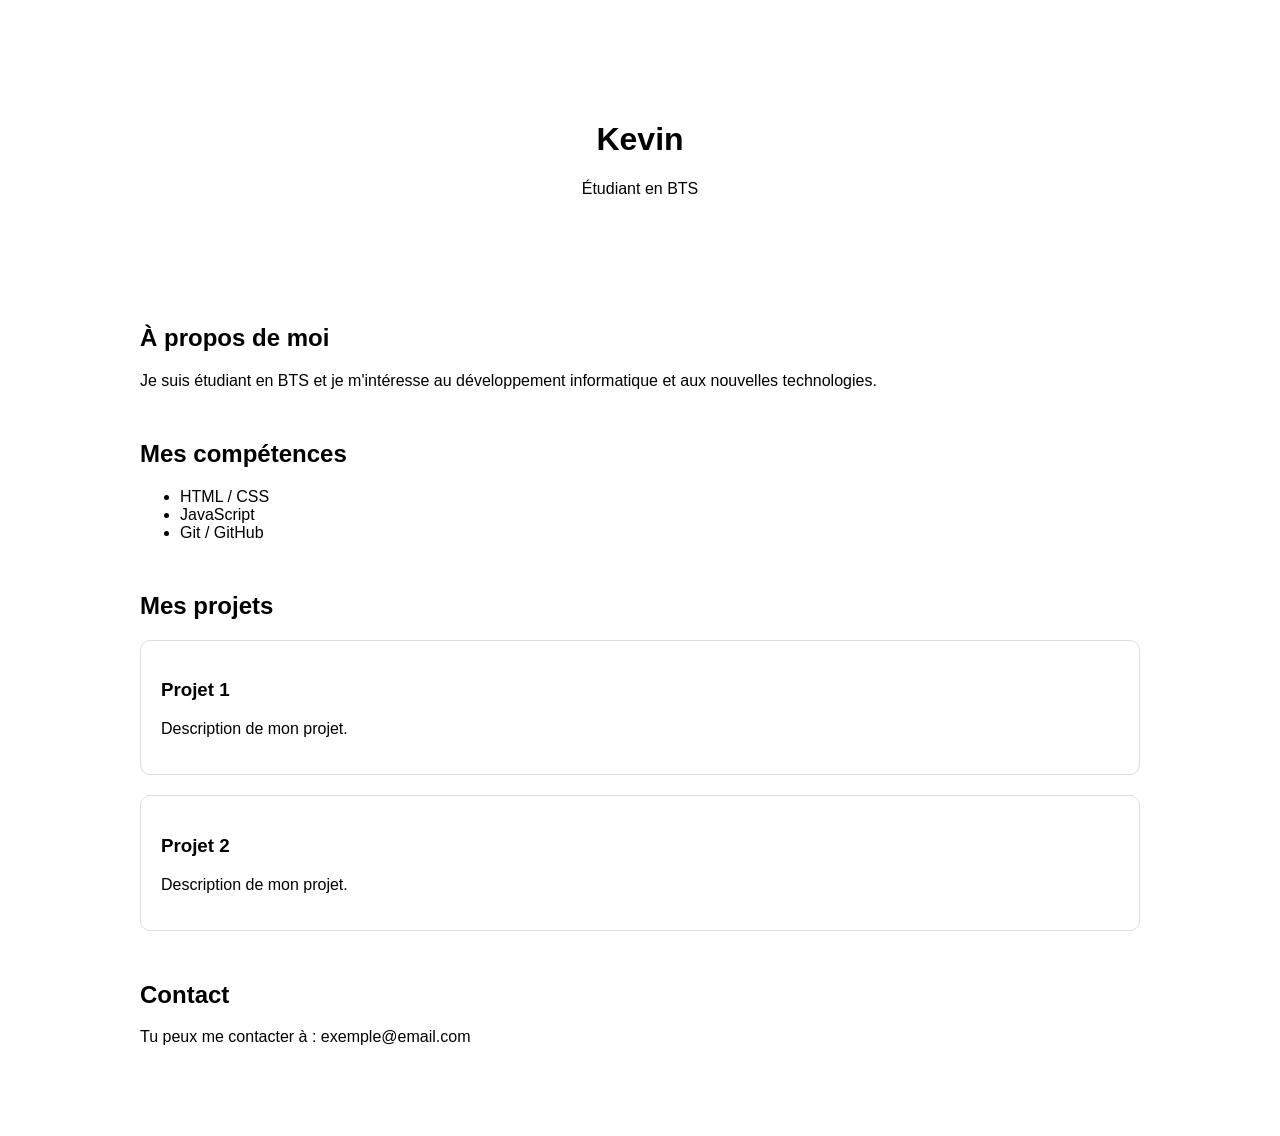
==== index.html @ 6aa5f4d6 "Modif" ====
<!DOCTYPE html>
<html lang="fr">
<head>
    <meta charset="UTF-8">
    <meta name="viewport" content="width=device-width, initial-scale=1.0">
    <title>Portfolio - Kevin</title>
    <link rel="stylesheet" href="style.css">
</head>

<body>

    <header>
        <h1>Kevin</h1>
        <p>Étudiant en BTS</p>
    </header>

    <main>

        <section>
            <h2>À propos de moi</h2>
            <p>
                Je suis étudiant en BTS et je m'intéresse au développement
                informatique et aux nouvelles technologies.
            </p>
        </section>

        <section>
            <h2>Mes compétences</h2>
            <ul>
                <li>HTML / CSS</li>
                <li>JavaScript</li>
                <li>Git / GitHub</li>
            </ul>
        </section>

        <section>
            <h2>Mes projets</h2>

            <article>
                <h3>Projet 1</h3>
                <p>Description de mon projet.</p>
            </article>

            <article>
                <h3>Projet 2</h3>
                <p>Description de mon projet.</p>
            </article>
        </section>

        <section>
            <h2>Contact</h2>
            <p>Tu peux me contacter à : exemple@email.com</p>
        </section>

    </main>

</body>
</html>
---- style.css ----
body {
    font-family: Arial, sans-serif;
    max-width: 1000px;
    margin: auto;
    padding: 40px;
}

header {
    text-align: center;
    padding: 60px 0;
}

section {
    margin: 50px 0;
}

article {
    padding: 20px;
    margin: 20px 0;
    border: 1px solid #ddd;
    border-radius: 10px;
}
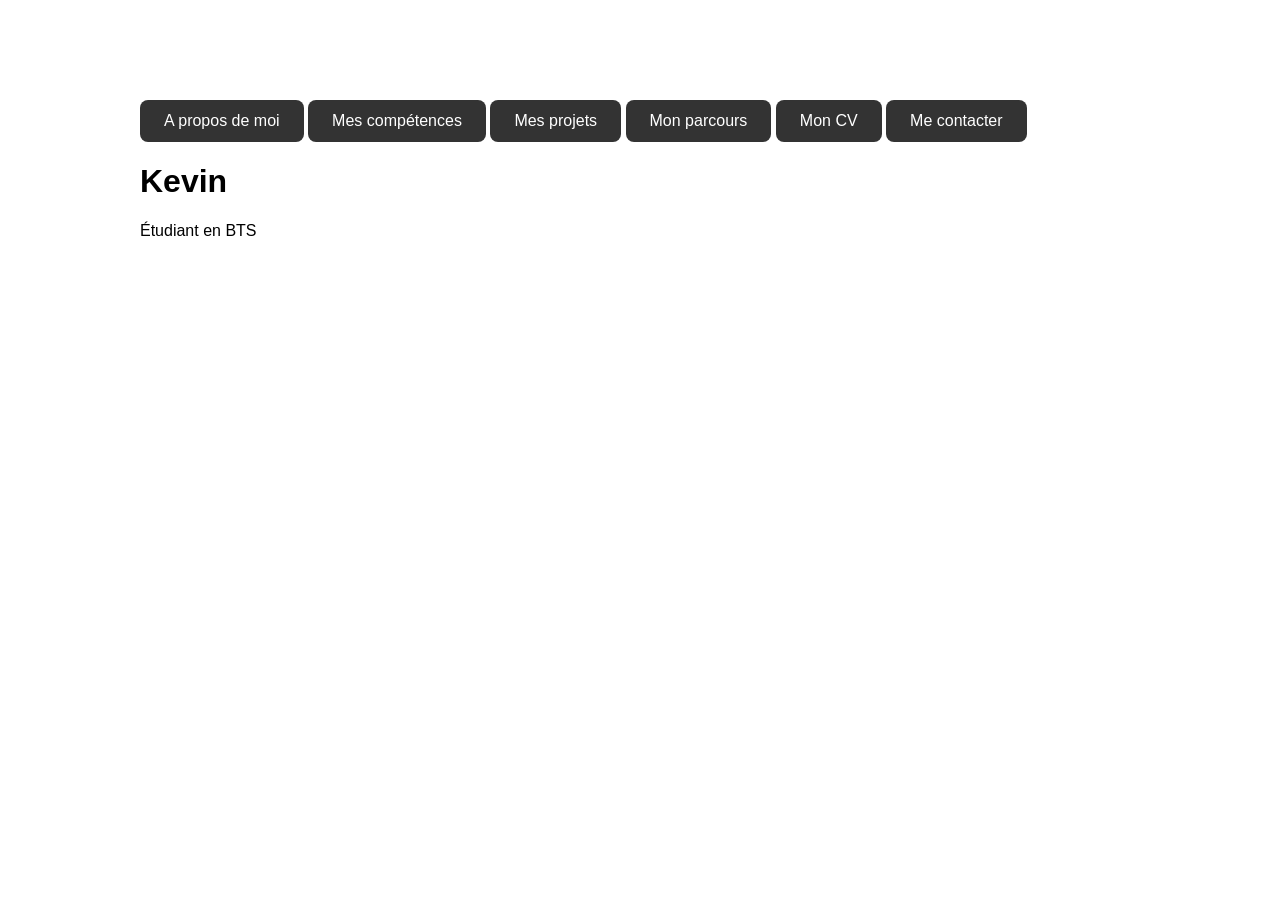
==== commit 8e8eb051: "modif" ====
--- a/index.html
+++ b/index.html
@@ -3,54 +3,24 @@
 <head>
     <meta charset="UTF-8">
     <meta name="viewport" content="width=device-width, initial-scale=1.0">
-    <title>Portfolio - Kevin</title>
+    <title>Portfolio - Accueille</title>
     <link rel="stylesheet" href="style.css">
 </head>
 
 <body>
 
     <header>
+        <a href="apropo.html" class="button">A propos de moi</a>
+        <a href="competences.html" class="button">Mes compétences</a>
+        <a href="projet.html" class="button">Mes projets</a>
+        <a href="parcours.html" class="button">Mon parcours</a>
+        <a href="CV.html" class="button">Mon CV</a>
+        <a href="contact.html" class="button">Me contacter</a>
         <h1>Kevin</h1>
-        <p>Étudiant en BTS</p>
+        <p>Étudiant en BTS</p> 
     </header>
 
     <main>
-
-        <section>
-            <h2>À propos de moi</h2>
-            <p>
-                Je suis étudiant en BTS et je m'intéresse au développement
-                informatique et aux nouvelles technologies.
-            </p>
-        </section>
-
-        <section>
-            <h2>Mes compétences</h2>
-            <ul>
-                <li>HTML / CSS</li>
-                <li>JavaScript</li>
-                <li>Git / GitHub</li>
-            </ul>
-        </section>
-
-        <section>
-            <h2>Mes projets</h2>
-
-            <article>
-                <h3>Projet 1</h3>
-                <p>Description de mon projet.</p>
-            </article>
-
-            <article>
-                <h3>Projet 2</h3>
-                <p>Description de mon projet.</p>
-            </article>
-        </section>
-
-        <section>
-            <h2>Contact</h2>
-            <p>Tu peux me contacter à : exemple@email.com</p>
-        </section>
 
     </main>
 
--- a/style.css
+++ b/style.css
@@ -6,7 +6,6 @@
 }
 
 header {
-    text-align: center;
     padding: 60px 0;
 }
 
@@ -19,4 +18,13 @@
     margin: 20px 0;
     border: 1px solid #ddd;
     border-radius: 10px;
+}
+
+.button {
+    display: inline-block;
+    padding: 12px 24px;
+    background-color: #333;
+    color: white;
+    text-decoration: none;
+    border-radius: 8px;
 }
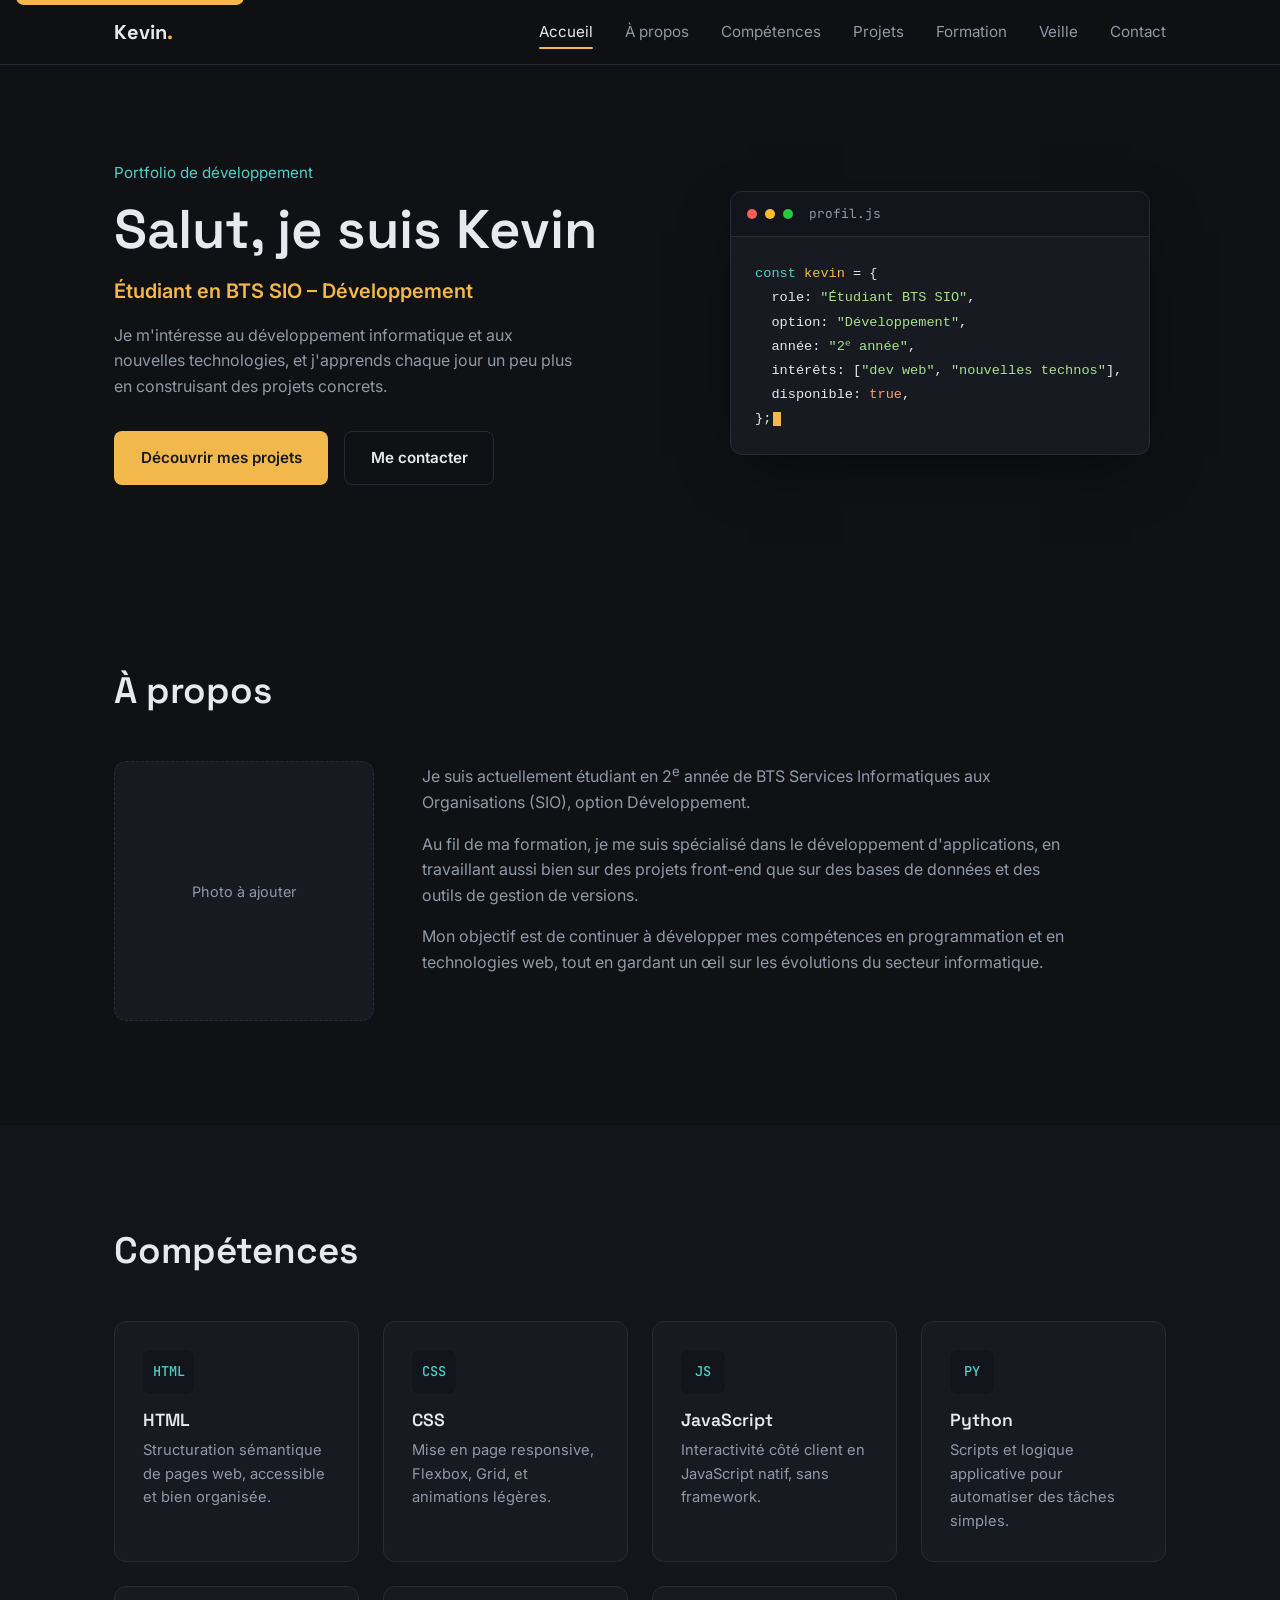
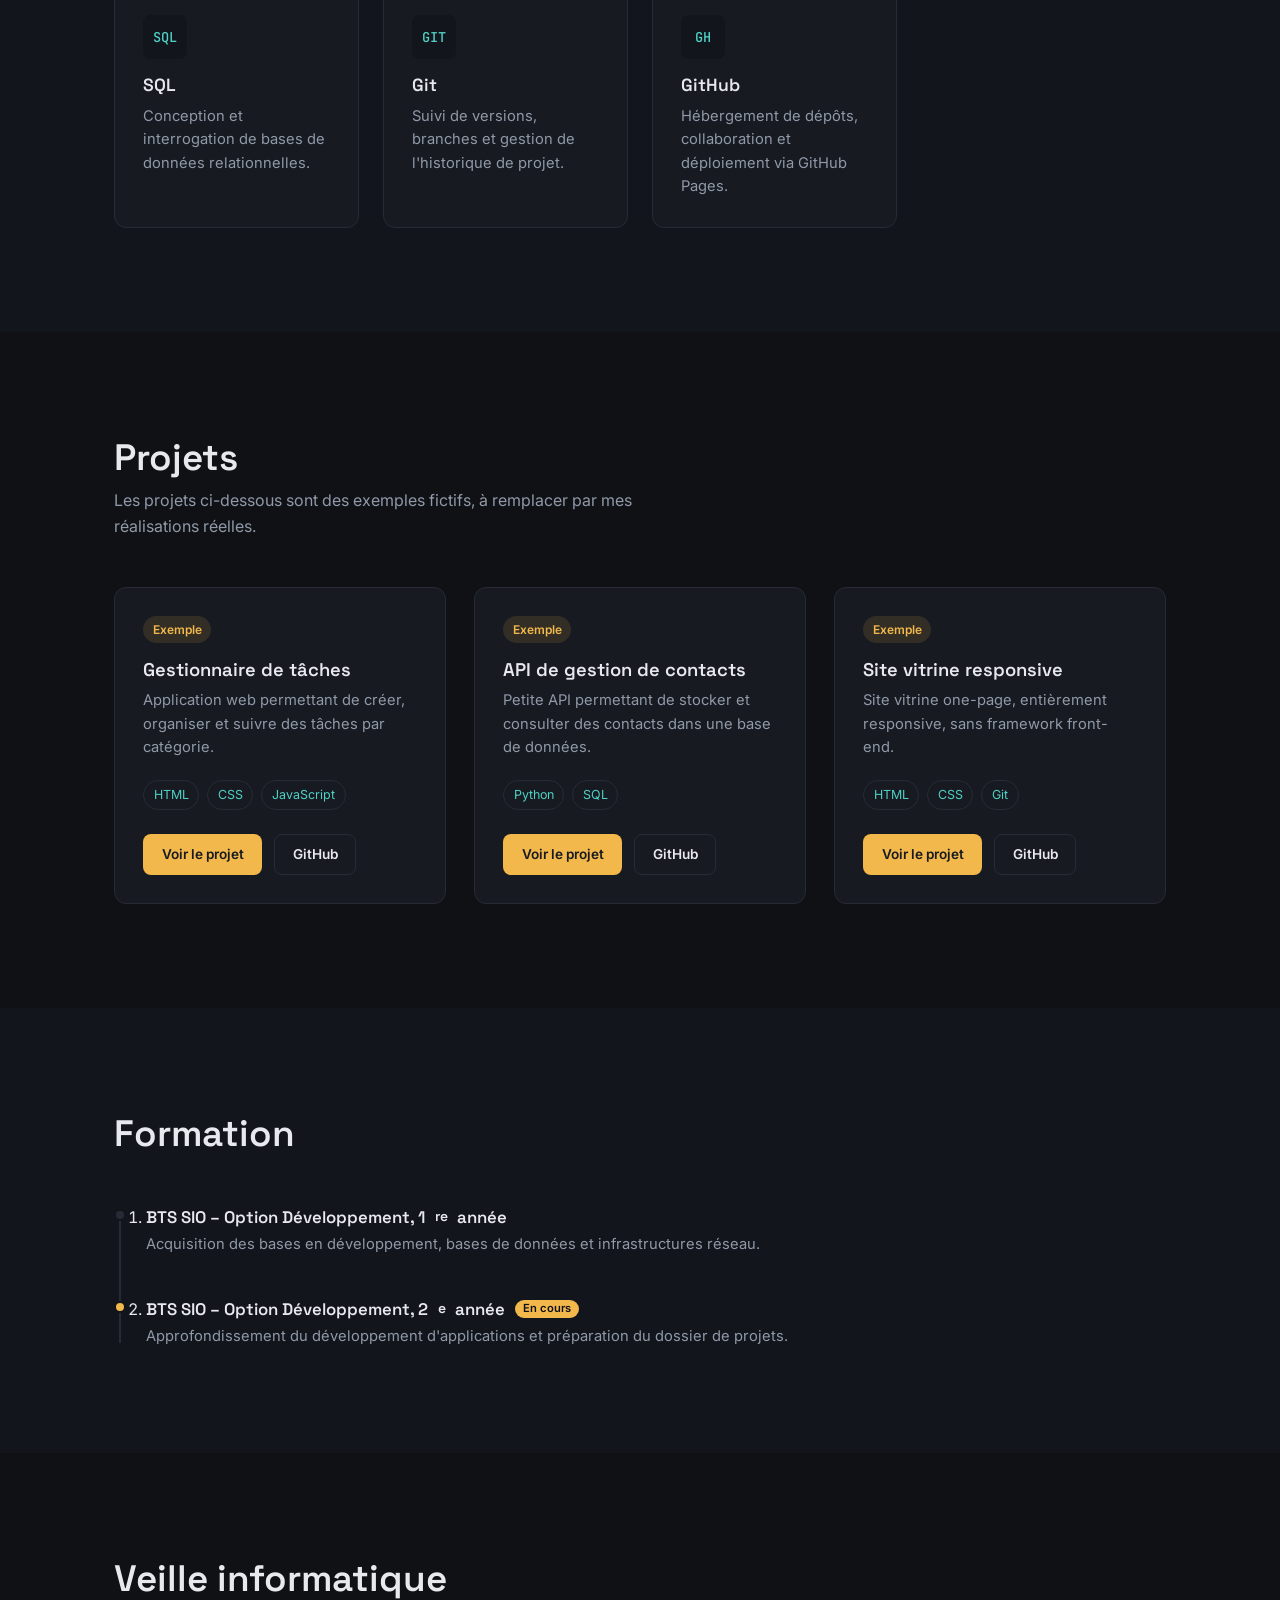
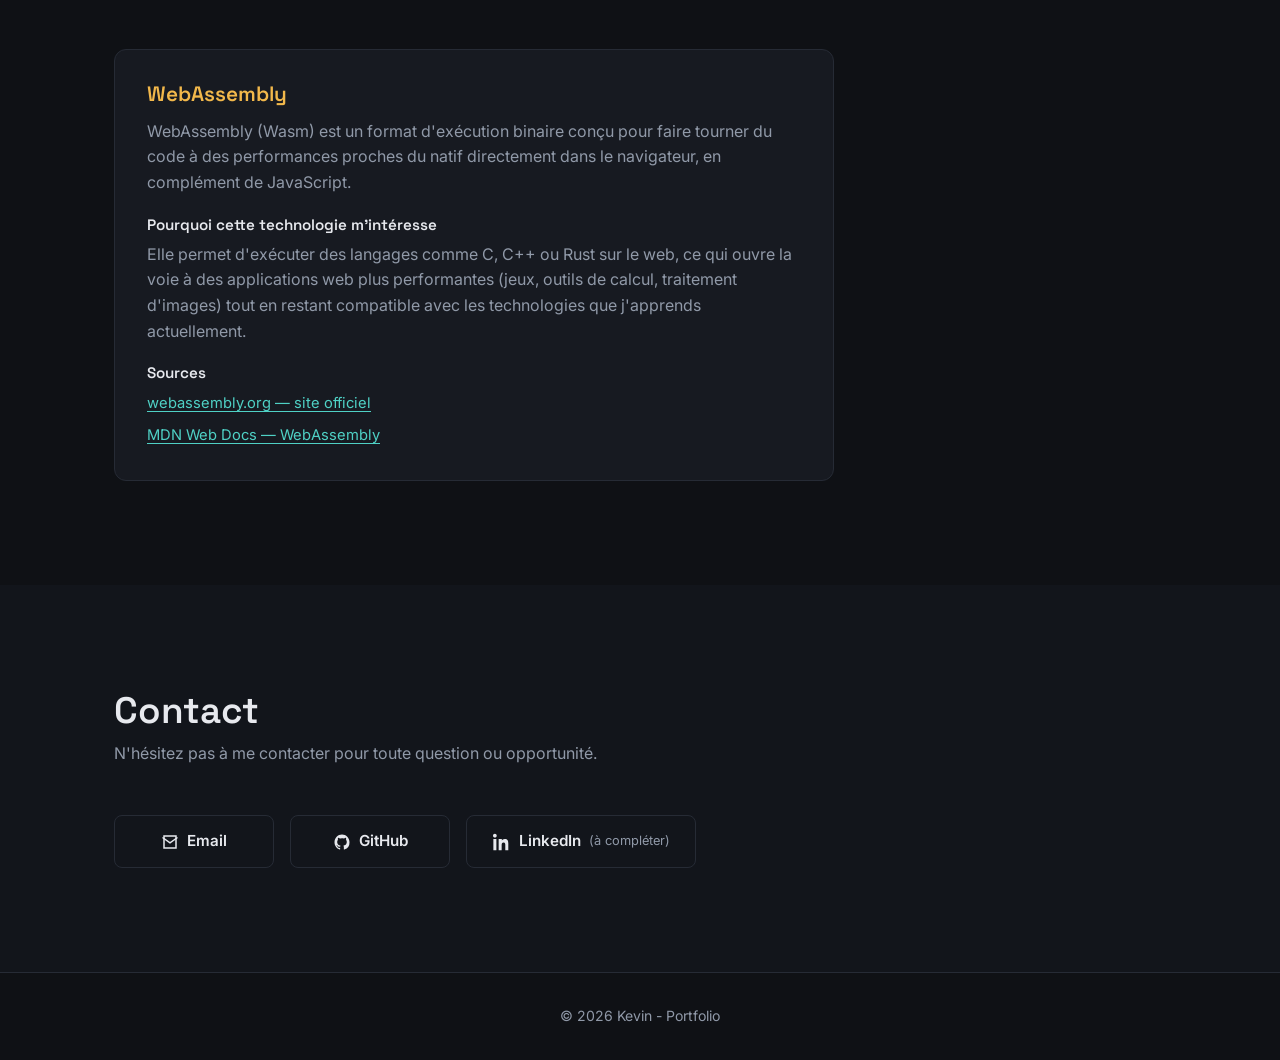
==== commit 22d63c86: "Add" ====
--- a/index.html
+++ b/index.html
@@ -1,28 +1,326 @@
 <!DOCTYPE html>
 <html lang="fr">
 <head>
-    <meta charset="UTF-8">
-    <meta name="viewport" content="width=device-width, initial-scale=1.0">
-    <title>Portfolio - Accueille</title>
-    <link rel="stylesheet" href="style.css">
+  <meta charset="UTF-8">
+  <meta name="viewport" content="width=device-width, initial-scale=1.0">
+  <title>Kevin — Étudiant BTS SIO, option Développement</title>
+  <meta name="description" content="Portfolio de Kevin, étudiant en 2e année de BTS SIO option Développement : compétences, projets et veille technologique.">
+
+  <!-- Polices : Space Grotesk (titres), Inter (texte courant), JetBrains Mono (bloc terminal) -->
+  <link rel="preconnect" href="https://fonts.googleapis.com">
+  <link rel="preconnect" href="https://fonts.gstatic.com" crossorigin>
+  <link href="https://fonts.googleapis.com/css2?family=Space+Grotesk:wght@500;600;700&family=Inter:wght@400;500;600&family=JetBrains+Mono:wght@400;500&display=swap" rel="stylesheet">
+
+  <link rel="stylesheet" href="style.css">
 </head>
-
 <body>
 
-    <header>
-        <a href="apropo.html" class="button">A propos de moi</a>
-        <a href="competences.html" class="button">Mes compétences</a>
-        <a href="projet.html" class="button">Mes projets</a>
-        <a href="parcours.html" class="button">Mon parcours</a>
-        <a href="CV.html" class="button">Mon CV</a>
-        <a href="contact.html" class="button">Me contacter</a>
-        <h1>Kevin</h1>
-        <p>Étudiant en BTS</p> 
-    </header>
-
-    <main>
-
-    </main>
-
+  <!-- Lien d'évitement pour l'accessibilité clavier -->
+  <a class="skip-link" href="#accueil">Aller au contenu principal</a>
+
+  <!-- ===================== NAVIGATION ===================== -->
+  <header class="site-header">
+    <nav class="navbar" aria-label="Navigation principale">
+      <a href="#accueil" class="nav-logo">Kevin<span class="dot">.</span></a>
+
+      <button class="nav-toggle" id="navToggle" aria-expanded="false" aria-controls="navMenu" aria-label="Ouvrir le menu de navigation">
+        <span class="nav-toggle-bar"></span>
+        <span class="nav-toggle-bar"></span>
+        <span class="nav-toggle-bar"></span>
+      </button>
+
+      <ul class="nav-menu" id="navMenu">
+        <li><a href="#accueil" class="nav-link">Accueil</a></li>
+        <li><a href="#apropos" class="nav-link">À propos</a></li>
+        <li><a href="#competences" class="nav-link">Compétences</a></li>
+        <li><a href="#projets" class="nav-link">Projets</a></li>
+        <li><a href="#formation" class="nav-link">Formation</a></li>
+        <li><a href="#veille" class="nav-link">Veille</a></li>
+        <li><a href="#contact" class="nav-link">Contact</a></li>
+      </ul>
+    </nav>
+  </header>
+
+  <main id="accueil">
+
+    <!-- ===================== HERO ===================== -->
+    <section class="hero" aria-label="Présentation">
+      <div class="hero-inner container">
+        <div class="hero-text">
+          <p class="hero-kicker">Portfolio de développement</p>
+          <h1>Salut, je suis Kevin</h1>
+          <p class="hero-role">Étudiant en BTS SIO – Développement</p>
+          <p class="hero-tagline">
+            Je m'intéresse au développement informatique et aux nouvelles technologies,
+            et j'apprends chaque jour un peu plus en construisant des projets concrets.
+          </p>
+          <div class="hero-actions">
+            <a href="#projets" class="btn btn-primary">Découvrir mes projets</a>
+            <a href="#contact" class="btn btn-outline">Me contacter</a>
+          </div>
+        </div>
+
+        <div class="hero-visual" aria-hidden="true">
+          <div class="terminal">
+            <div class="terminal-bar">
+              <span class="terminal-dot dot-red"></span>
+              <span class="terminal-dot dot-yellow"></span>
+              <span class="terminal-dot dot-green"></span>
+              <span class="terminal-title">profil.js</span>
+            </div>
+            <pre class="terminal-body"><code><span class="tok-key">const</span> <span class="tok-var">kevin</span> = {
+  role: <span class="tok-str">"Étudiant BTS SIO"</span>,
+  option: <span class="tok-str">"Développement"</span>,
+  année: <span class="tok-str">"2ᵉ année"</span>,
+  intérêts: [<span class="tok-str">"dev web"</span>, <span class="tok-str">"nouvelles technos"</span>],
+  disponible: <span class="tok-bool">true</span>,
+};<span class="cursor"></span></code></pre>
+          </div>
+        </div>
+      </div>
+    </section>
+
+    <!-- ===================== À PROPOS ===================== -->
+    <section id="apropos" class="section">
+      <div class="container section-grid">
+        <div class="section-heading">
+          <h2>À propos</h2>
+        </div>
+
+        <div class="about-content">
+          <div class="about-photo">
+            <!-- Emplacement réservé à la photo de profil : remplacer par une vraie image -->
+            <div class="photo-placeholder" role="img" aria-label="Emplacement réservé pour la photo de profil">
+              <span>Photo à ajouter</span>
+            </div>
+          </div>
+
+          <div class="about-text">
+            <p>
+              Je suis actuellement étudiant en 2<sup>e</sup> année de BTS Services Informatiques
+              aux Organisations (SIO), option Développement.
+            </p>
+            <p>
+              Au fil de ma formation, je me suis spécialisé dans le développement d'applications,
+              en travaillant aussi bien sur des projets front-end que sur des bases de données
+              et des outils de gestion de versions.
+            </p>
+            <p>
+              Mon objectif est de continuer à développer mes compétences en programmation et en
+              technologies web, tout en gardant un œil sur les évolutions du secteur informatique.
+            </p>
+          </div>
+        </div>
+      </div>
+    </section>
+
+    <!-- ===================== COMPÉTENCES ===================== -->
+    <section id="competences" class="section section-alt">
+      <div class="container">
+        <div class="section-heading">
+          <h2>Compétences</h2>
+        </div>
+
+        <div class="skills-grid">
+          <article class="skill-card">
+            <div class="skill-badge">HTML</div>
+            <h3>HTML</h3>
+            <p>Structuration sémantique de pages web, accessible et bien organisée.</p>
+          </article>
+
+          <article class="skill-card">
+            <div class="skill-badge">CSS</div>
+            <h3>CSS</h3>
+            <p>Mise en page responsive, Flexbox, Grid, et animations légères.</p>
+          </article>
+
+          <article class="skill-card">
+            <div class="skill-badge">JS</div>
+            <h3>JavaScript</h3>
+            <p>Interactivité côté client en JavaScript natif, sans framework.</p>
+          </article>
+
+          <article class="skill-card">
+            <div class="skill-badge">PY</div>
+            <h3>Python</h3>
+            <p>Scripts et logique applicative pour automatiser des tâches simples.</p>
+          </article>
+
+          <article class="skill-card">
+            <div class="skill-badge">SQL</div>
+            <h3>SQL</h3>
+            <p>Conception et interrogation de bases de données relationnelles.</p>
+          </article>
+
+          <article class="skill-card">
+            <div class="skill-badge">GIT</div>
+            <h3>Git</h3>
+            <p>Suivi de versions, branches et gestion de l'historique de projet.</p>
+          </article>
+
+          <article class="skill-card">
+            <div class="skill-badge">GH</div>
+            <h3>GitHub</h3>
+            <p>Hébergement de dépôts, collaboration et déploiement via GitHub Pages.</p>
+          </article>
+        </div>
+      </div>
+    </section>
+
+    <!-- ===================== PROJETS ===================== -->
+    <section id="projets" class="section">
+      <div class="container">
+        <div class="section-heading">
+          <h2>Projets</h2>
+          <p class="section-subtitle">
+            Les projets ci-dessous sont des exemples fictifs, à remplacer par mes réalisations réelles.
+          </p>
+        </div>
+
+        <div class="projects-grid">
+
+          <article class="project-card">
+            <span class="project-tag">Exemple</span>
+            <h3>Gestionnaire de tâches</h3>
+            <p>Application web permettant de créer, organiser et suivre des tâches par catégorie.</p>
+            <ul class="tech-list">
+              <li>HTML</li><li>CSS</li><li>JavaScript</li>
+            </ul>
+            <div class="project-actions">
+              <a href="#" class="btn btn-small btn-primary">Voir le projet</a>
+              <a href="#" class="btn btn-small btn-outline">GitHub</a>
+            </div>
+          </article>
+
+          <article class="project-card">
+            <span class="project-tag">Exemple</span>
+            <h3>API de gestion de contacts</h3>
+            <p>Petite API permettant de stocker et consulter des contacts dans une base de données.</p>
+            <ul class="tech-list">
+              <li>Python</li><li>SQL</li>
+            </ul>
+            <div class="project-actions">
+              <a href="#" class="btn btn-small btn-primary">Voir le projet</a>
+              <a href="#" class="btn btn-small btn-outline">GitHub</a>
+            </div>
+          </article>
+
+          <article class="project-card">
+            <span class="project-tag">Exemple</span>
+            <h3>Site vitrine responsive</h3>
+            <p>Site vitrine one-page, entièrement responsive, sans framework front-end.</p>
+            <ul class="tech-list">
+              <li>HTML</li><li>CSS</li><li>Git</li>
+            </ul>
+            <div class="project-actions">
+              <a href="#" class="btn btn-small btn-primary">Voir le projet</a>
+              <a href="#" class="btn btn-small btn-outline">GitHub</a>
+            </div>
+          </article>
+
+        </div>
+      </div>
+    </section>
+
+    <!-- ===================== FORMATION ===================== -->
+    <section id="formation" class="section section-alt">
+      <div class="container">
+        <div class="section-heading">
+          <h2>Formation</h2>
+        </div>
+
+        <ol class="timeline">
+          <li class="timeline-item">
+            <div class="timeline-marker"></div>
+            <div class="timeline-content">
+              <h3>BTS SIO – Option Développement, 1<sup>re</sup> année</h3>
+              <p>Acquisition des bases en développement, bases de données et infrastructures réseau.</p>
+            </div>
+          </li>
+          <li class="timeline-item timeline-current">
+            <div class="timeline-marker"></div>
+            <div class="timeline-content">
+              <h3>BTS SIO – Option Développement, 2<sup>e</sup> année <span class="timeline-badge">En cours</span></h3>
+              <p>Approfondissement du développement d'applications et préparation du dossier de projets.</p>
+            </div>
+          </li>
+        </ol>
+      </div>
+    </section>
+
+    <!-- ===================== VEILLE INFORMATIQUE ===================== -->
+    <section id="veille" class="section">
+      <div class="container">
+        <div class="section-heading">
+          <h2>Veille informatique</h2>
+        </div>
+
+        <article class="watch-card">
+          <h3>WebAssembly</h3>
+          <p>
+            WebAssembly (Wasm) est un format d'exécution binaire conçu pour faire tourner du code
+            à des performances proches du natif directement dans le navigateur, en complément de
+            JavaScript.
+          </p>
+          <h4>Pourquoi cette technologie m'intéresse</h4>
+          <p>
+            Elle permet d'exécuter des langages comme C, C++ ou Rust sur le web, ce qui ouvre la
+            voie à des applications web plus performantes (jeux, outils de calcul, traitement
+            d'images) tout en restant compatible avec les technologies que j'apprends actuellement.
+          </p>
+          <div class="watch-sources">
+            <h4>Sources</h4>
+            <ul>
+              <li><a href="https://webassembly.org/" target="_blank" rel="noopener noreferrer">webassembly.org — site officiel</a></li>
+              <li><a href="https://developer.mozilla.org/fr/docs/WebAssembly" target="_blank" rel="noopener noreferrer">MDN Web Docs — WebAssembly</a></li>
+            </ul>
+          </div>
+        </article>
+      </div>
+    </section>
+
+    <!-- ===================== CONTACT ===================== -->
+    <section id="contact" class="section section-alt">
+      <div class="container">
+        <div class="section-heading">
+          <h2>Contact</h2>
+          <p class="section-subtitle">N'hésitez pas à me contacter pour toute question ou opportunité.</p>
+        </div>
+
+        <div class="contact-actions">
+          <!-- Remplacer par la vraie adresse e-mail -->
+          <a href="mailto:votre.email@exemple.com" class="btn btn-outline btn-contact">
+            <svg class="btn-icon" viewBox="0 0 24 24" fill="none" stroke="currentColor" stroke-width="2" aria-hidden="true">
+              <path d="M4 4h16v16H4z"/><path d="m22 6-10 7L2 6"/>
+            </svg>
+            Email
+          </a>
+
+          <a href="https://github.com/Kevinbcd" target="_blank" rel="noopener noreferrer" class="btn btn-outline btn-contact">
+            <svg class="btn-icon" viewBox="0 0 24 24" fill="currentColor" aria-hidden="true">
+              <path d="M12 2C6.48 2 2 6.58 2 12.26c0 4.55 2.87 8.41 6.84 9.77.5.1.68-.22.68-.5 0-.24-.01-.87-.01-1.71-2.78.62-3.37-1.36-3.37-1.36-.46-1.2-1.11-1.52-1.11-1.52-.9-.63.07-.62.07-.62 1 .07 1.53 1.05 1.53 1.05.89 1.56 2.34 1.11 2.91.85.09-.66.35-1.11.63-1.37-2.22-.26-4.56-1.14-4.56-5.06 0-1.12.39-2.03 1.03-2.75-.1-.26-.45-1.31.1-2.73 0 0 .84-.28 2.75 1.05a9.3 9.3 0 0 1 2.5-.35c.85 0 1.71.12 2.5.35 1.91-1.33 2.75-1.05 2.75-1.05.55 1.42.2 2.47.1 2.73.64.72 1.03 1.63 1.03 2.75 0 3.93-2.34 4.79-4.57 5.05.36.32.68.94.68 1.9 0 1.37-.01 2.47-.01 2.81 0 .28.18.61.69.5A10.02 10.02 0 0 0 22 12.26C22 6.58 17.52 2 12 2Z"/>
+            </svg>
+            GitHub
+          </a>
+
+          <!-- Optionnel : remplacer "#" par le vrai lien LinkedIn -->
+          <a href="#" class="btn btn-outline btn-contact" aria-label="Lien LinkedIn à compléter">
+            <svg class="btn-icon" viewBox="0 0 24 24" fill="currentColor" aria-hidden="true">
+              <path d="M4.98 3.5C4.98 4.88 3.9 6 2.5 6S0 4.88 0 3.5 1.1 1 2.5 1s2.48 1.12 2.48 2.5ZM.5 8h4V23h-4V8Zm7.5 0h3.8v2.05h.05c.53-1 1.83-2.05 3.77-2.05 4.03 0 4.78 2.65 4.78 6.1V23h-4v-6.8c0-1.62-.03-3.7-2.26-3.7-2.26 0-2.6 1.76-2.6 3.58V23h-4V8Z"/>
+            </svg>
+            LinkedIn <span class="placeholder-tag">(à compléter)</span>
+          </a>
+        </div>
+      </div>
+    </section>
+
+  </main>
+
+  <!-- ===================== FOOTER ===================== -->
+  <footer class="site-footer">
+    <p>&copy; 2026 Kevin - Portfolio</p>
+  </footer>
+
+  <script src="script.js"></script>
 </body>
-</html>+</html>
--- a/style.css
+++ b/style.css
@@ -1,30 +1,736 @@
+/* =========================================================
+   VARIABLES DE THÈME
+   ========================================================= */
+:root {
+  /* Couleurs */
+  --bg: #0f1115;
+  --bg-alt: #12151b;
+  --surface: #171a21;
+  --surface-hover: #1e222b;
+  --border: #262b35;
+  --text: #e7e9ee;
+  --text-muted: #9099a8;
+  --accent: #f2b84b;
+  --accent-hover: #ffca6b;
+  --accent-2: #4fd1c5;
+
+  /* Typographie */
+  --font-heading: "Space Grotesk", sans-serif;
+  --font-body: "Inter", sans-serif;
+  --font-mono: "JetBrains Mono", monospace;
+
+  /* Rythme / espacement */
+  --section-padding: 6.5rem 0;
+  --radius: 12px;
+  --radius-sm: 8px;
+  --max-width: 1100px;
+
+  --transition: 0.2s ease;
+}
+
+/* =========================================================
+   RESET DE BASE
+   ========================================================= */
+* {
+  margin: 0;
+  padding: 0;
+  box-sizing: border-box;
+}
+
+html {
+  scroll-behavior: smooth;
+  scroll-padding-top: 80px; /* compense la nav fixe lors du scroll vers une section */
+}
+
 body {
-    font-family: Arial, sans-serif;
-    max-width: 1000px;
-    margin: auto;
-    padding: 40px;
-}
-
-header {
-    padding: 60px 0;
-}
-
-section {
-    margin: 50px 0;
-}
-
-article {
-    padding: 20px;
-    margin: 20px 0;
-    border: 1px solid #ddd;
-    border-radius: 10px;
-}
-
-.button {
-    display: inline-block;
-    padding: 12px 24px;
-    background-color: #333;
-    color: white;
-    text-decoration: none;
-    border-radius: 8px;
-}+  background-color: var(--bg);
+  color: var(--text);
+  font-family: var(--font-body);
+  line-height: 1.6;
+  -webkit-font-smoothing: antialiased;
+}
+
+img {
+  max-width: 100%;
+  display: block;
+}
+
+a {
+  color: inherit;
+  text-decoration: none;
+}
+
+ul {
+  list-style: none;
+}
+
+h1, h2, h3, h4 {
+  font-family: var(--font-heading);
+  font-weight: 600;
+  line-height: 1.2;
+}
+
+.container {
+  width: 100%;
+  max-width: var(--max-width);
+  margin: 0 auto;
+  padding: 0 1.5rem;
+}
+
+/* Accessibilité : lien d'évitement, visible seulement au focus clavier */
+.skip-link {
+  position: absolute;
+  top: -40px;
+  left: 1rem;
+  background: var(--accent);
+  color: #171a21;
+  padding: 0.6rem 1rem;
+  border-radius: var(--radius-sm);
+  font-weight: 600;
+  z-index: 200;
+  transition: top var(--transition);
+}
+.skip-link:focus {
+  top: 1rem;
+}
+
+/* Focus clavier visible partout */
+a:focus-visible,
+button:focus-visible {
+  outline: 2px solid var(--accent);
+  outline-offset: 3px;
+  border-radius: 4px;
+}
+
+/* Respecte les préférences de réduction de mouvement */
+@media (prefers-reduced-motion: reduce) {
+  html {
+    scroll-behavior: auto;
+  }
+  * {
+    animation-duration: 0.01ms !important;
+    animation-iteration-count: 1 !important;
+    transition-duration: 0.01ms !important;
+  }
+}
+
+/* =========================================================
+   BOUTONS
+   ========================================================= */
+.btn {
+  display: inline-flex;
+  align-items: center;
+  gap: 0.5rem;
+  padding: 0.85rem 1.6rem;
+  border-radius: var(--radius-sm);
+  font-family: var(--font-body);
+  font-weight: 600;
+  font-size: 0.95rem;
+  border: 1px solid transparent;
+  cursor: pointer;
+  transition: transform var(--transition), background-color var(--transition), border-color var(--transition), color var(--transition);
+}
+.btn:hover {
+  transform: translateY(-2px);
+}
+
+.btn-primary {
+  background-color: var(--accent);
+  color: #171a21;
+}
+.btn-primary:hover {
+  background-color: var(--accent-hover);
+}
+
+.btn-outline {
+  background-color: transparent;
+  border-color: var(--border);
+  color: var(--text);
+}
+.btn-outline:hover {
+  border-color: var(--accent);
+  color: var(--accent);
+}
+
+.btn-small {
+  padding: 0.55rem 1.1rem;
+  font-size: 0.85rem;
+}
+
+.btn-icon {
+  width: 18px;
+  height: 18px;
+}
+
+.placeholder-tag {
+  font-weight: 400;
+  font-size: 0.8rem;
+  color: var(--text-muted);
+}
+
+/* =========================================================
+   NAVIGATION
+   ========================================================= */
+.site-header {
+  position: sticky;
+  top: 0;
+  z-index: 100;
+  background-color: rgba(15, 17, 21, 0.85);
+  backdrop-filter: blur(8px);
+  border-bottom: 1px solid var(--border);
+}
+
+.navbar {
+  max-width: var(--max-width);
+  margin: 0 auto;
+  padding: 1rem 1.5rem;
+  display: flex;
+  align-items: center;
+  justify-content: space-between;
+}
+
+.nav-logo {
+  font-family: var(--font-heading);
+  font-size: 1.25rem;
+  font-weight: 700;
+  color: var(--text);
+}
+.nav-logo .dot {
+  color: var(--accent);
+}
+
+.nav-menu {
+  display: flex;
+  gap: 2rem;
+}
+
+.nav-link {
+  font-size: 0.95rem;
+  color: var(--text-muted);
+  position: relative;
+  padding: 0.25rem 0;
+  transition: color var(--transition);
+}
+.nav-link:hover,
+.nav-link.active {
+  color: var(--text);
+}
+.nav-link.active::after {
+  content: "";
+  position: absolute;
+  left: 0;
+  bottom: -4px;
+  width: 100%;
+  height: 2px;
+  background-color: var(--accent);
+  border-radius: 2px;
+}
+
+/* Bouton hamburger, masqué sur ordinateur */
+.nav-toggle {
+  display: none;
+  flex-direction: column;
+  gap: 5px;
+  background: none;
+  border: none;
+  cursor: pointer;
+  padding: 0.4rem;
+}
+.nav-toggle-bar {
+  width: 22px;
+  height: 2px;
+  background-color: var(--text);
+  border-radius: 2px;
+  transition: transform var(--transition), opacity var(--transition);
+}
+
+/* =========================================================
+   HERO
+   ========================================================= */
+.hero {
+  padding: 6rem 0 5rem;
+}
+
+.hero-inner {
+  display: grid;
+  grid-template-columns: 1.1fr 0.9fr;
+  gap: 3rem;
+  align-items: center;
+}
+
+.hero-kicker {
+  color: var(--accent-2);
+  font-size: 0.95rem;
+  margin-bottom: 0.75rem;
+}
+
+.hero-text h1 {
+  font-size: clamp(2.4rem, 5vw, 3.4rem);
+  margin-bottom: 0.75rem;
+}
+
+.hero-role {
+  font-size: 1.25rem;
+  color: var(--accent);
+  font-weight: 600;
+  margin-bottom: 1rem;
+}
+
+.hero-tagline {
+  color: var(--text-muted);
+  max-width: 46ch;
+  margin-bottom: 2rem;
+}
+
+.hero-actions {
+  display: flex;
+  flex-wrap: wrap;
+  gap: 1rem;
+}
+
+/* --- Bloc terminal du hero --- */
+.hero-visual {
+  display: flex;
+  justify-content: center;
+}
+
+.terminal {
+  width: 100%;
+  max-width: 420px;
+  background-color: var(--surface);
+  border: 1px solid var(--border);
+  border-radius: var(--radius);
+  overflow: hidden;
+  box-shadow: 0 20px 60px -20px rgba(0, 0, 0, 0.6);
+}
+
+.terminal-bar {
+  display: flex;
+  align-items: center;
+  gap: 0.5rem;
+  padding: 0.75rem 1rem;
+  background-color: var(--bg-alt);
+  border-bottom: 1px solid var(--border);
+}
+
+.terminal-dot {
+  width: 10px;
+  height: 10px;
+  border-radius: 50%;
+}
+.dot-red { background-color: #ff5f56; }
+.dot-yellow { background-color: #ffbd2e; }
+.dot-green { background-color: #27c93f; }
+
+.terminal-title {
+  margin-left: 0.5rem;
+  font-family: var(--font-mono);
+  font-size: 0.8rem;
+  color: var(--text-muted);
+}
+
+.terminal-body {
+  padding: 1.5rem;
+  font-family: var(--font-mono);
+  font-size: 0.85rem;
+  line-height: 1.7;
+  color: var(--text);
+  overflow-x: auto;
+}
+
+.tok-key { color: var(--accent-2); }
+.tok-var { color: var(--accent); }
+.tok-str { color: #a7e08c; }
+.tok-bool { color: #ff9d76; }
+
+/* Curseur clignotant : seule animation "auto" du site */
+.cursor {
+  display: inline-block;
+  width: 8px;
+  height: 1em;
+  background-color: var(--accent);
+  margin-left: 2px;
+  vertical-align: text-bottom;
+  animation: blink 1s steps(1) infinite;
+}
+@keyframes blink {
+  50% { opacity: 0; }
+}
+
+/* =========================================================
+   SECTIONS GÉNÉRIQUES
+   ========================================================= */
+.section {
+  padding: var(--section-padding);
+}
+.section-alt {
+  background-color: var(--bg-alt);
+}
+
+.section-heading {
+  margin-bottom: 3rem;
+  max-width: 60ch;
+}
+.section-heading h2 {
+  font-size: clamp(1.8rem, 3vw, 2.3rem);
+  margin-bottom: 0.5rem;
+}
+.section-subtitle {
+  color: var(--text-muted);
+}
+
+/* =========================================================
+   À PROPOS
+   ========================================================= */
+.about-content {
+  display: grid;
+  grid-template-columns: 260px 1fr;
+  gap: 3rem;
+  align-items: start;
+}
+
+.photo-placeholder {
+  aspect-ratio: 1 / 1;
+  border: 1px dashed var(--border);
+  border-radius: var(--radius);
+  display: flex;
+  align-items: center;
+  justify-content: center;
+  color: var(--text-muted);
+  font-size: 0.9rem;
+  background-color: var(--surface);
+  text-align: center;
+  padding: 1rem;
+}
+
+.about-text p {
+  color: var(--text-muted);
+  margin-bottom: 1rem;
+  max-width: 65ch;
+}
+.about-text p:last-child {
+  margin-bottom: 0;
+}
+
+/* =========================================================
+   COMPÉTENCES
+   ========================================================= */
+.skills-grid {
+  display: grid;
+  grid-template-columns: repeat(auto-fit, minmax(200px, 1fr));
+  gap: 1.5rem;
+}
+
+.skill-card {
+  background-color: var(--surface);
+  border: 1px solid var(--border);
+  border-radius: var(--radius);
+  padding: 1.75rem;
+  transition: transform var(--transition), border-color var(--transition), background-color var(--transition);
+}
+.skill-card:hover {
+  transform: translateY(-4px);
+  border-color: var(--accent);
+  background-color: var(--surface-hover);
+}
+
+.skill-badge {
+  display: inline-flex;
+  align-items: center;
+  justify-content: center;
+  min-width: 44px;
+  height: 44px;
+  padding: 0 0.6rem;
+  border-radius: var(--radius-sm);
+  background-color: var(--bg-alt);
+  color: var(--accent-2);
+  font-family: var(--font-mono);
+  font-weight: 500;
+  font-size: 0.85rem;
+  margin-bottom: 1rem;
+}
+
+.skill-card h3 {
+  font-size: 1.1rem;
+  margin-bottom: 0.5rem;
+}
+.skill-card p {
+  color: var(--text-muted);
+  font-size: 0.92rem;
+}
+
+/* =========================================================
+   PROJETS
+   ========================================================= */
+.projects-grid {
+  display: grid;
+  grid-template-columns: repeat(auto-fit, minmax(280px, 1fr));
+  gap: 1.75rem;
+}
+
+.project-card {
+  background-color: var(--surface);
+  border: 1px solid var(--border);
+  border-radius: var(--radius);
+  padding: 1.75rem;
+  display: flex;
+  flex-direction: column;
+  transition: transform var(--transition), border-color var(--transition);
+}
+.project-card:hover {
+  transform: translateY(-4px);
+  border-color: var(--accent);
+}
+
+.project-tag {
+  align-self: flex-start;
+  background-color: rgba(242, 184, 75, 0.12);
+  color: var(--accent);
+  font-size: 0.75rem;
+  font-weight: 600;
+  padding: 0.25rem 0.6rem;
+  border-radius: 999px;
+  margin-bottom: 1rem;
+}
+
+.project-card h3 {
+  font-size: 1.15rem;
+  margin-bottom: 0.5rem;
+}
+
+.project-card p {
+  color: var(--text-muted);
+  font-size: 0.92rem;
+  margin-bottom: 1.25rem;
+}
+
+.tech-list {
+  display: flex;
+  flex-wrap: wrap;
+  gap: 0.5rem;
+  margin-bottom: 1.5rem;
+}
+.tech-list li {
+  font-size: 0.78rem;
+  color: var(--accent-2);
+  border: 1px solid var(--border);
+  padding: 0.25rem 0.6rem;
+  border-radius: 999px;
+}
+
+.project-actions {
+  display: flex;
+  gap: 0.75rem;
+  margin-top: auto;
+}
+
+/* =========================================================
+   FORMATION — TIMELINE
+   ========================================================= */
+.timeline {
+  position: relative;
+  max-width: 700px;
+  padding-left: 2rem;
+}
+.timeline::before {
+  content: "";
+  position: absolute;
+  left: 5px;
+  top: 6px;
+  bottom: 6px;
+  width: 2px;
+  background-color: var(--border);
+}
+
+.timeline-item {
+  position: relative;
+  padding-bottom: 2.5rem;
+}
+.timeline-item:last-child {
+  padding-bottom: 0;
+}
+
+.timeline-marker {
+  position: absolute;
+  left: -2rem;
+  top: 4px;
+  width: 12px;
+  height: 12px;
+  border-radius: 50%;
+  background-color: var(--border);
+  border: 2px solid var(--bg-alt);
+}
+.timeline-current .timeline-marker {
+  background-color: var(--accent);
+}
+
+.timeline-content h3 {
+  font-size: 1.05rem;
+  margin-bottom: 0.4rem;
+  display: flex;
+  align-items: center;
+  flex-wrap: wrap;
+  gap: 0.6rem;
+}
+
+.timeline-content p {
+  color: var(--text-muted);
+  font-size: 0.92rem;
+}
+
+.timeline-badge {
+  font-family: var(--font-body);
+  font-size: 0.7rem;
+  font-weight: 600;
+  color: var(--bg);
+  background-color: var(--accent);
+  padding: 0.15rem 0.5rem;
+  border-radius: 999px;
+}
+
+/* =========================================================
+   VEILLE INFORMATIQUE
+   ========================================================= */
+.watch-card {
+  background-color: var(--surface);
+  border: 1px solid var(--border);
+  border-radius: var(--radius);
+  padding: 2rem;
+  max-width: 720px;
+}
+.watch-card h3 {
+  font-size: 1.3rem;
+  margin-bottom: 0.75rem;
+  color: var(--accent);
+}
+.watch-card h4 {
+  font-size: 0.95rem;
+  margin: 1.25rem 0 0.5rem;
+}
+.watch-card p {
+  color: var(--text-muted);
+}
+.watch-sources ul {
+  display: flex;
+  flex-direction: column;
+  gap: 0.4rem;
+}
+.watch-sources a {
+  color: var(--accent-2);
+  font-size: 0.92rem;
+  text-decoration: underline;
+  text-underline-offset: 3px;
+}
+.watch-sources a:hover {
+  color: var(--accent);
+}
+
+/* =========================================================
+   CONTACT
+   ========================================================= */
+.contact-actions {
+  display: flex;
+  flex-wrap: wrap;
+  gap: 1rem;
+}
+.btn-contact {
+  min-width: 160px;
+  justify-content: center;
+}
+
+/* =========================================================
+   FOOTER
+   ========================================================= */
+.site-footer {
+  text-align: center;
+  padding: 2rem 1.5rem;
+  border-top: 1px solid var(--border);
+  color: var(--text-muted);
+  font-size: 0.88rem;
+}
+
+/* =========================================================
+   RÉVÉLATION LÉGÈRE AU SCROLL (déclenchée par JS)
+   ========================================================= */
+.reveal {
+  opacity: 0;
+  transform: translateY(16px);
+  transition: opacity 0.5s ease, transform 0.5s ease;
+}
+.reveal.is-visible {
+  opacity: 1;
+  transform: translateY(0);
+}
+
+/* =========================================================
+   RESPONSIVE
+   ========================================================= */
+@media (max-width: 900px) {
+  .hero-inner {
+    grid-template-columns: 1fr;
+  }
+  .hero-visual {
+    order: -1;
+  }
+  .about-content {
+    grid-template-columns: 1fr;
+  }
+  .photo-placeholder {
+    max-width: 220px;
+  }
+}
+
+@media (max-width: 720px) {
+  .nav-menu {
+    position: fixed;
+    top: 64px;
+    left: 0;
+    right: 0;
+    flex-direction: column;
+    gap: 0;
+    background-color: var(--bg);
+    border-bottom: 1px solid var(--border);
+    max-height: 0;
+    overflow: hidden;
+    transition: max-height var(--transition);
+  }
+  .nav-menu.is-open {
+    max-height: 400px;
+  }
+  .nav-menu li {
+    border-top: 1px solid var(--border);
+  }
+  .nav-link {
+    display: block;
+    padding: 1rem 1.5rem;
+  }
+  .nav-toggle {
+    display: flex;
+  }
+  .nav-toggle[aria-expanded="true"] .nav-toggle-bar:nth-child(1) {
+    transform: translateY(7px) rotate(45deg);
+  }
+  .nav-toggle[aria-expanded="true"] .nav-toggle-bar:nth-child(2) {
+    opacity: 0;
+  }
+  .nav-toggle[aria-expanded="true"] .nav-toggle-bar:nth-child(3) {
+    transform: translateY(-7px) rotate(-45deg);
+  }
+
+  :root {
+    --section-padding: 4.5rem 0;
+  }
+}
+
+@media (max-width: 480px) {
+  .hero-actions {
+    flex-direction: column;
+    align-items: stretch;
+  }
+  .contact-actions {
+    flex-direction: column;
+  }
+  .btn-contact {
+    width: 100%;
+  }
+}
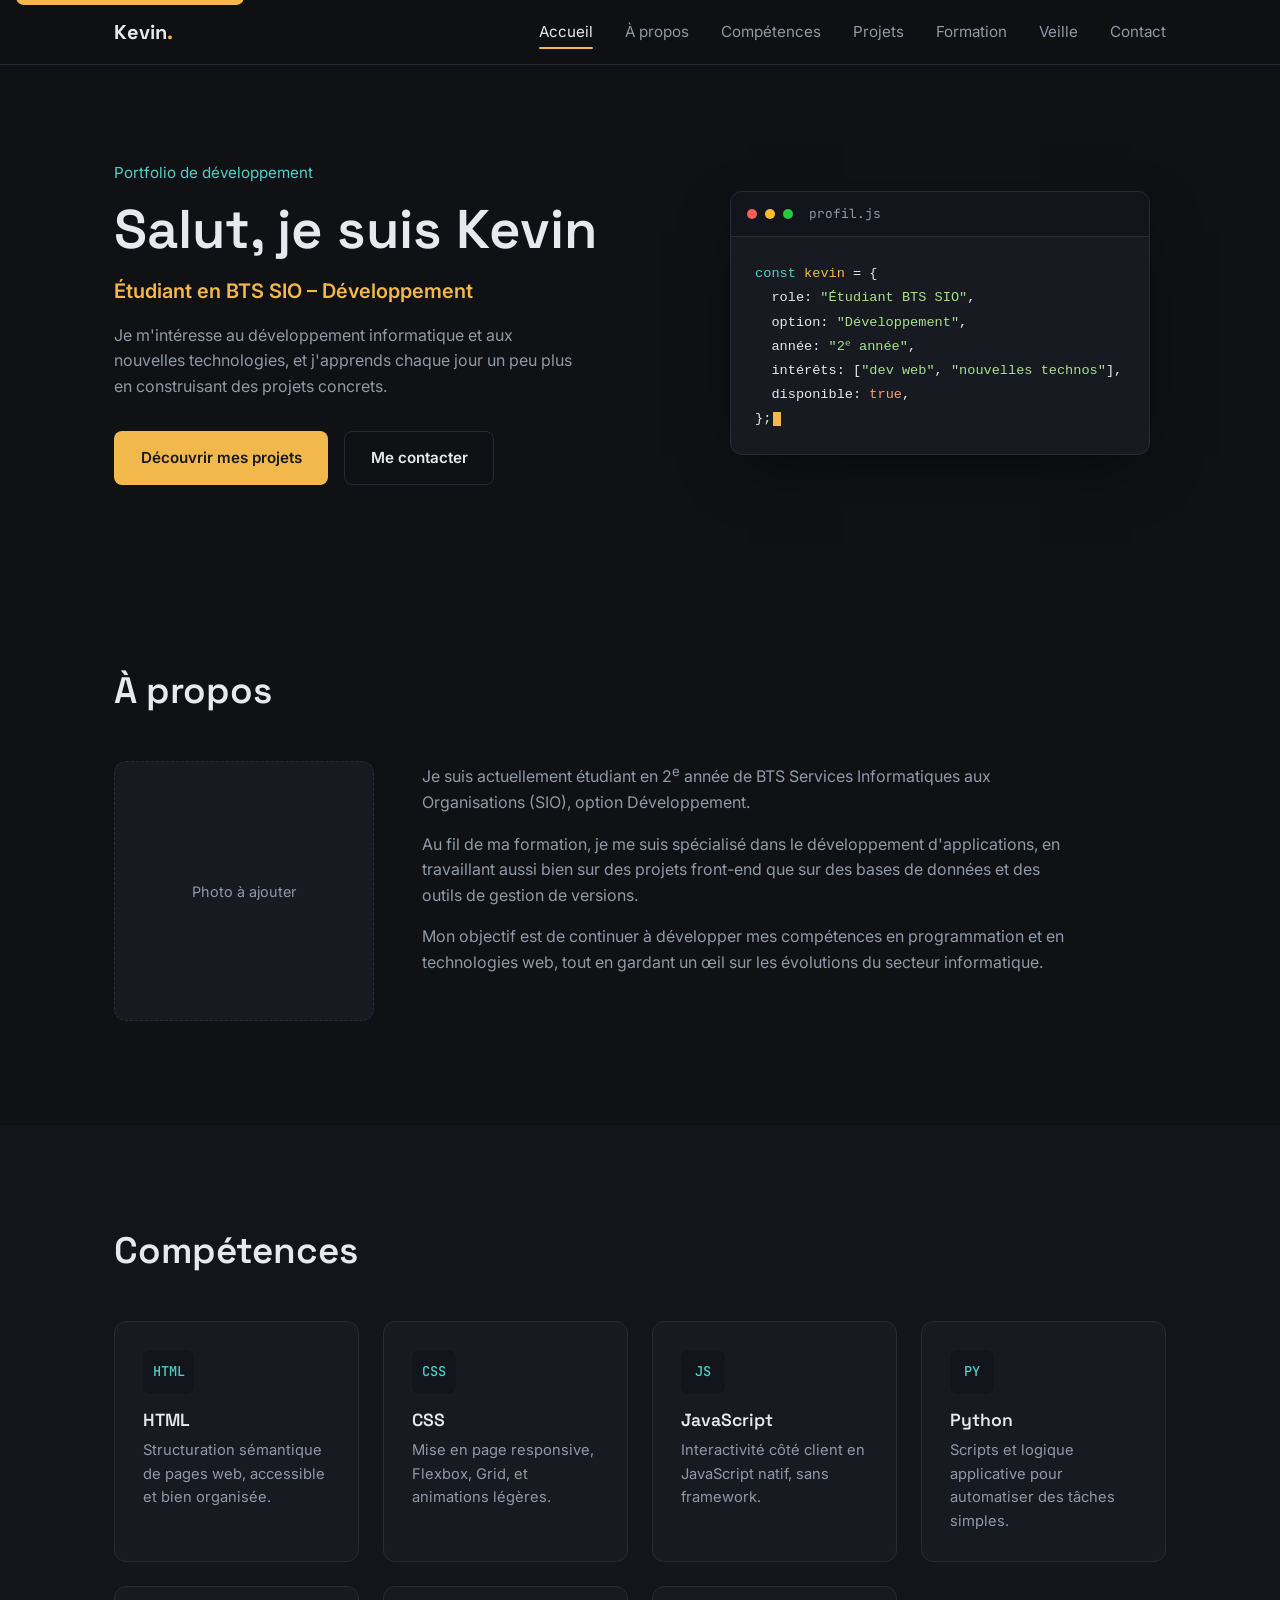
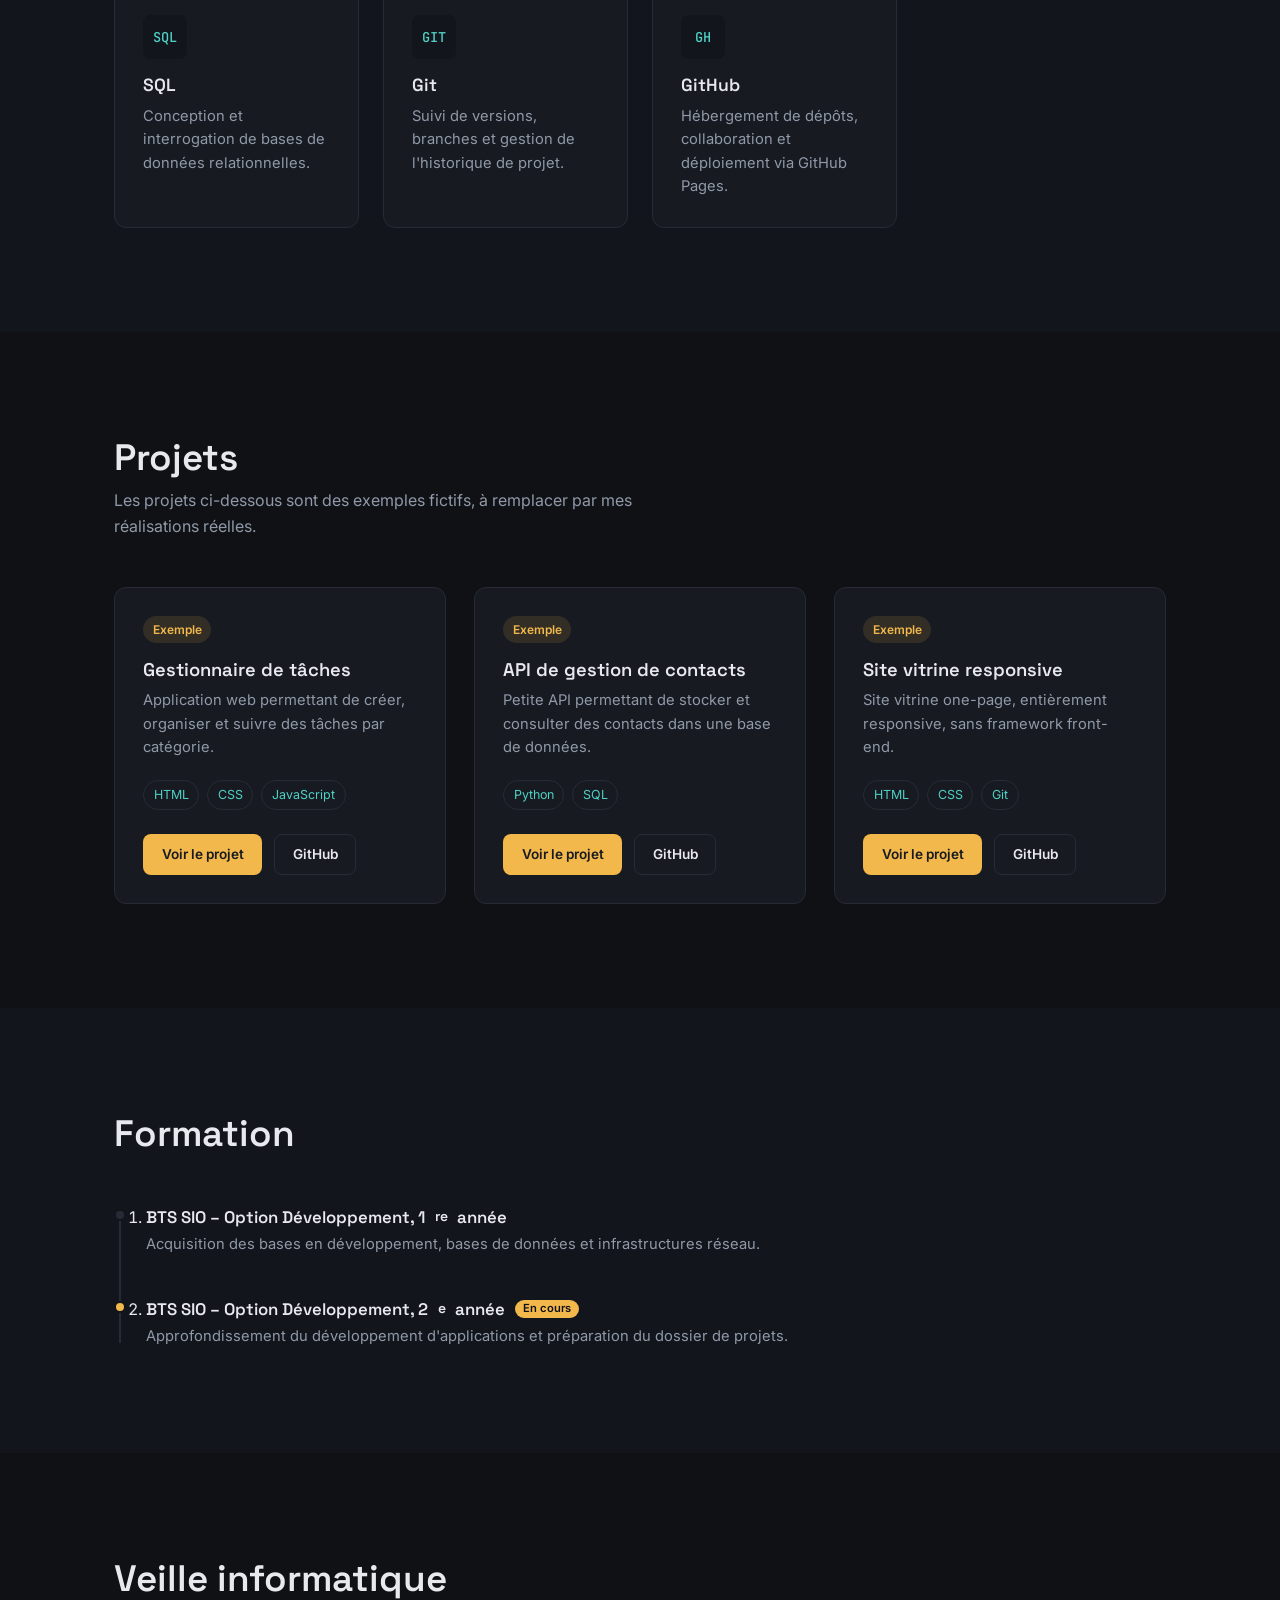
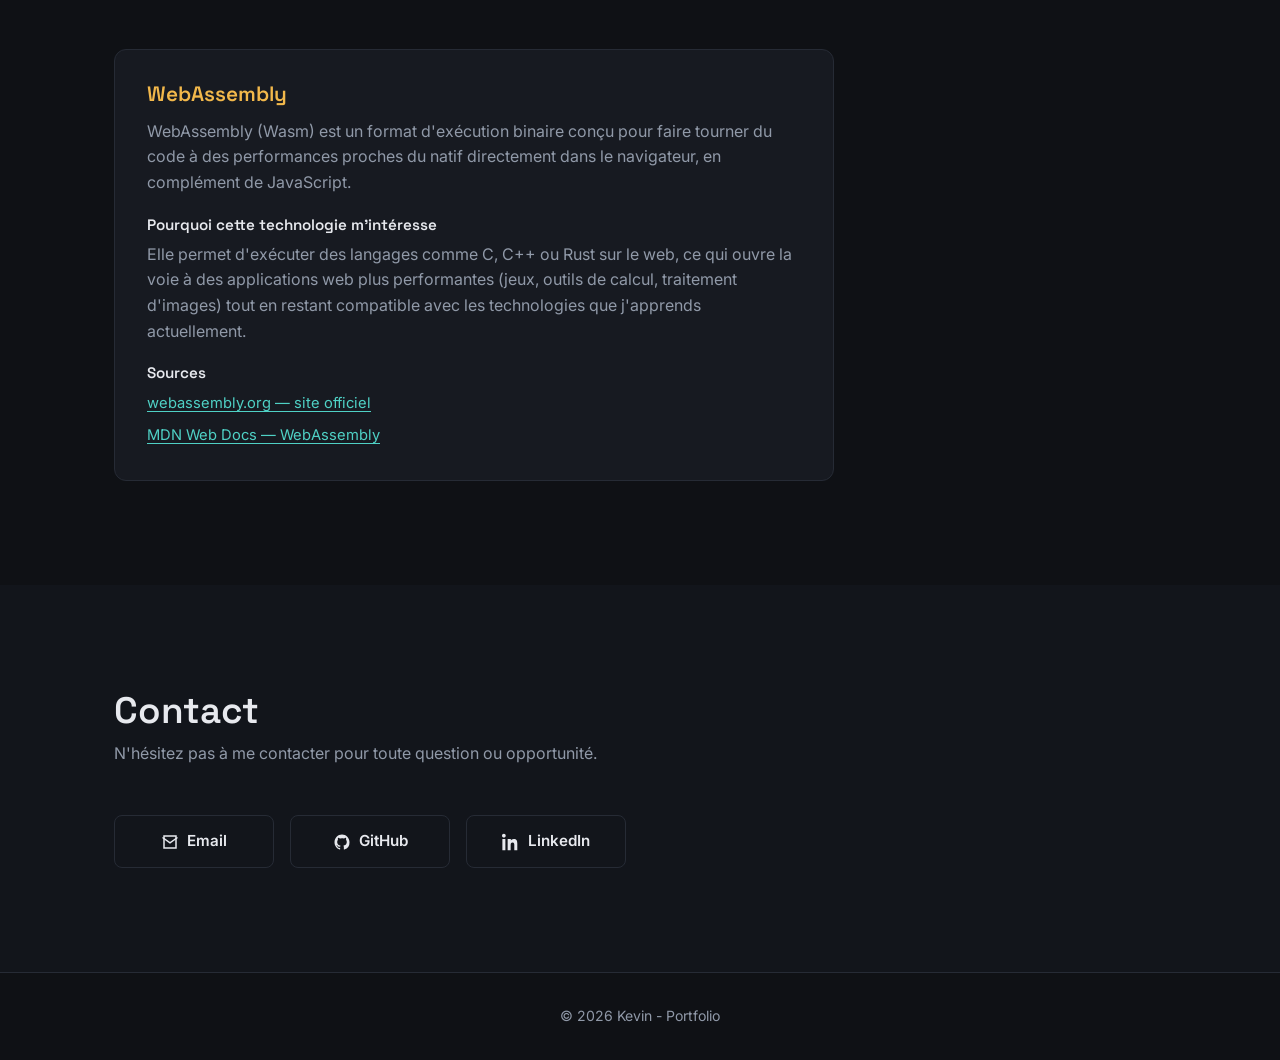
==== commit bd8f7782: "ajoue" ====
--- a/index.html
+++ b/index.html
@@ -289,7 +289,7 @@
 
         <div class="contact-actions">
           <!-- Remplacer par la vraie adresse e-mail -->
-          <a href="mailto:votre.email@exemple.com" class="btn btn-outline btn-contact">
+          <a href="mailto:kevin.boucard2512@gmail.com" class="btn btn-outline btn-contact">
             <svg class="btn-icon" viewBox="0 0 24 24" fill="none" stroke="currentColor" stroke-width="2" aria-hidden="true">
               <path d="M4 4h16v16H4z"/><path d="m22 6-10 7L2 6"/>
             </svg>
@@ -304,11 +304,11 @@
           </a>
 
           <!-- Optionnel : remplacer "#" par le vrai lien LinkedIn -->
-          <a href="#" class="btn btn-outline btn-contact" aria-label="Lien LinkedIn à compléter">
+          <a href="https://www.linkedin.com/in/kevin-boucard-138052388/" class="btn btn-outline btn-contact" aria-label="Lien LinkedIn à compléter">
             <svg class="btn-icon" viewBox="0 0 24 24" fill="currentColor" aria-hidden="true">
               <path d="M4.98 3.5C4.98 4.88 3.9 6 2.5 6S0 4.88 0 3.5 1.1 1 2.5 1s2.48 1.12 2.48 2.5ZM.5 8h4V23h-4V8Zm7.5 0h3.8v2.05h.05c.53-1 1.83-2.05 3.77-2.05 4.03 0 4.78 2.65 4.78 6.1V23h-4v-6.8c0-1.62-.03-3.7-2.26-3.7-2.26 0-2.6 1.76-2.6 3.58V23h-4V8Z"/>
             </svg>
-            LinkedIn <span class="placeholder-tag">(à compléter)</span>
+            LinkedIn
           </a>
         </div>
       </div>
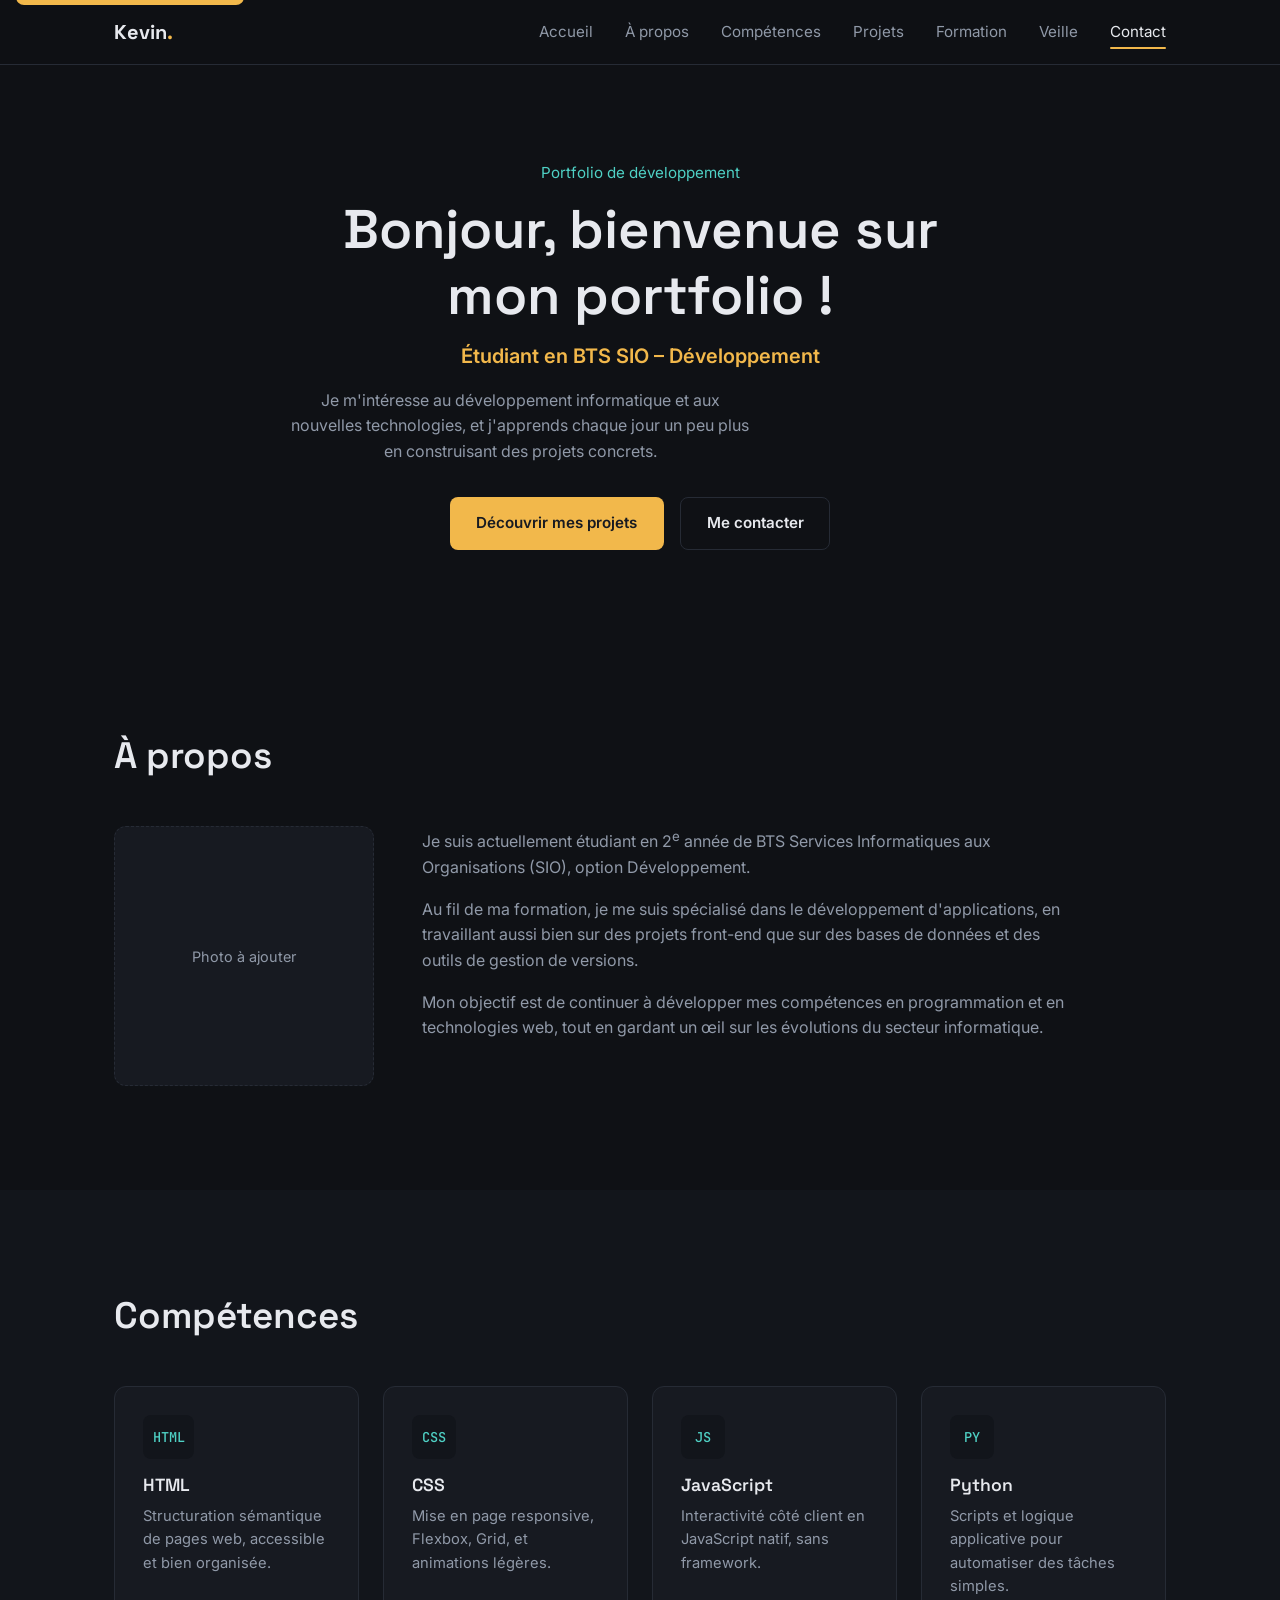
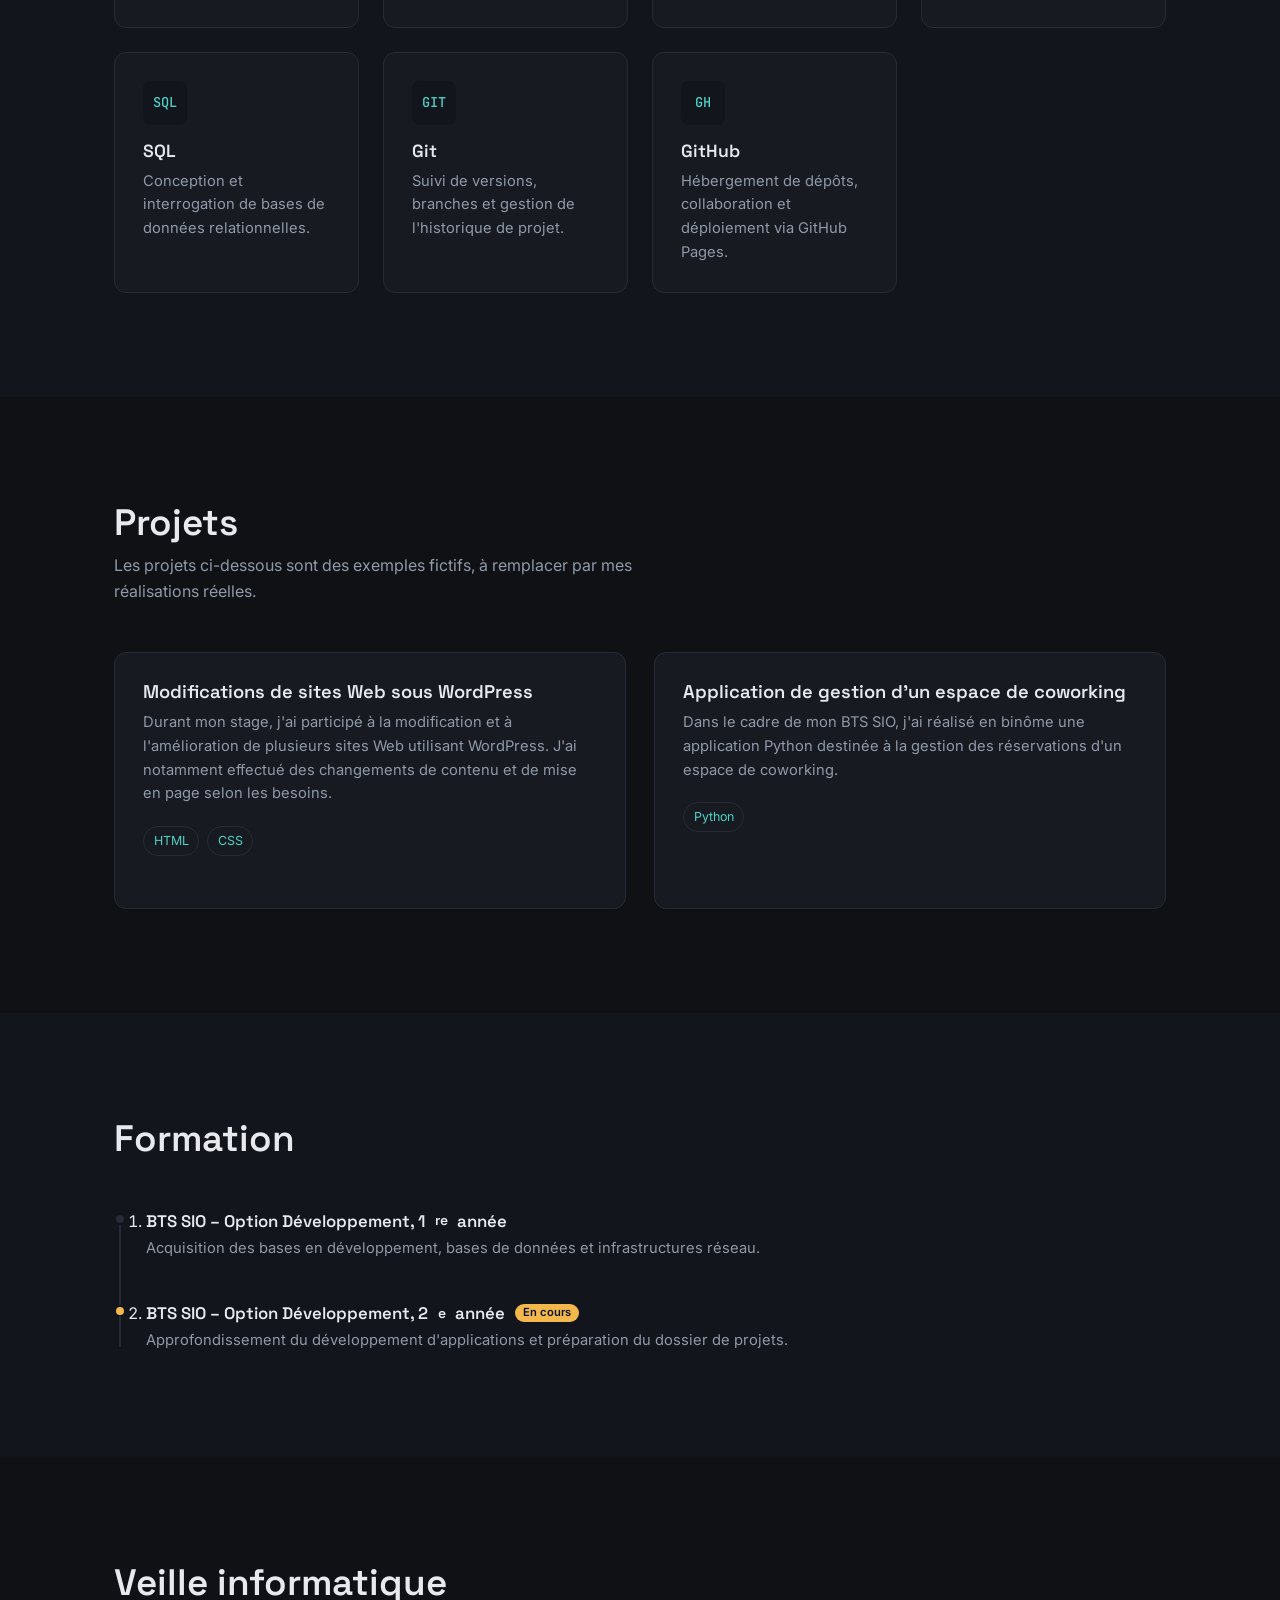
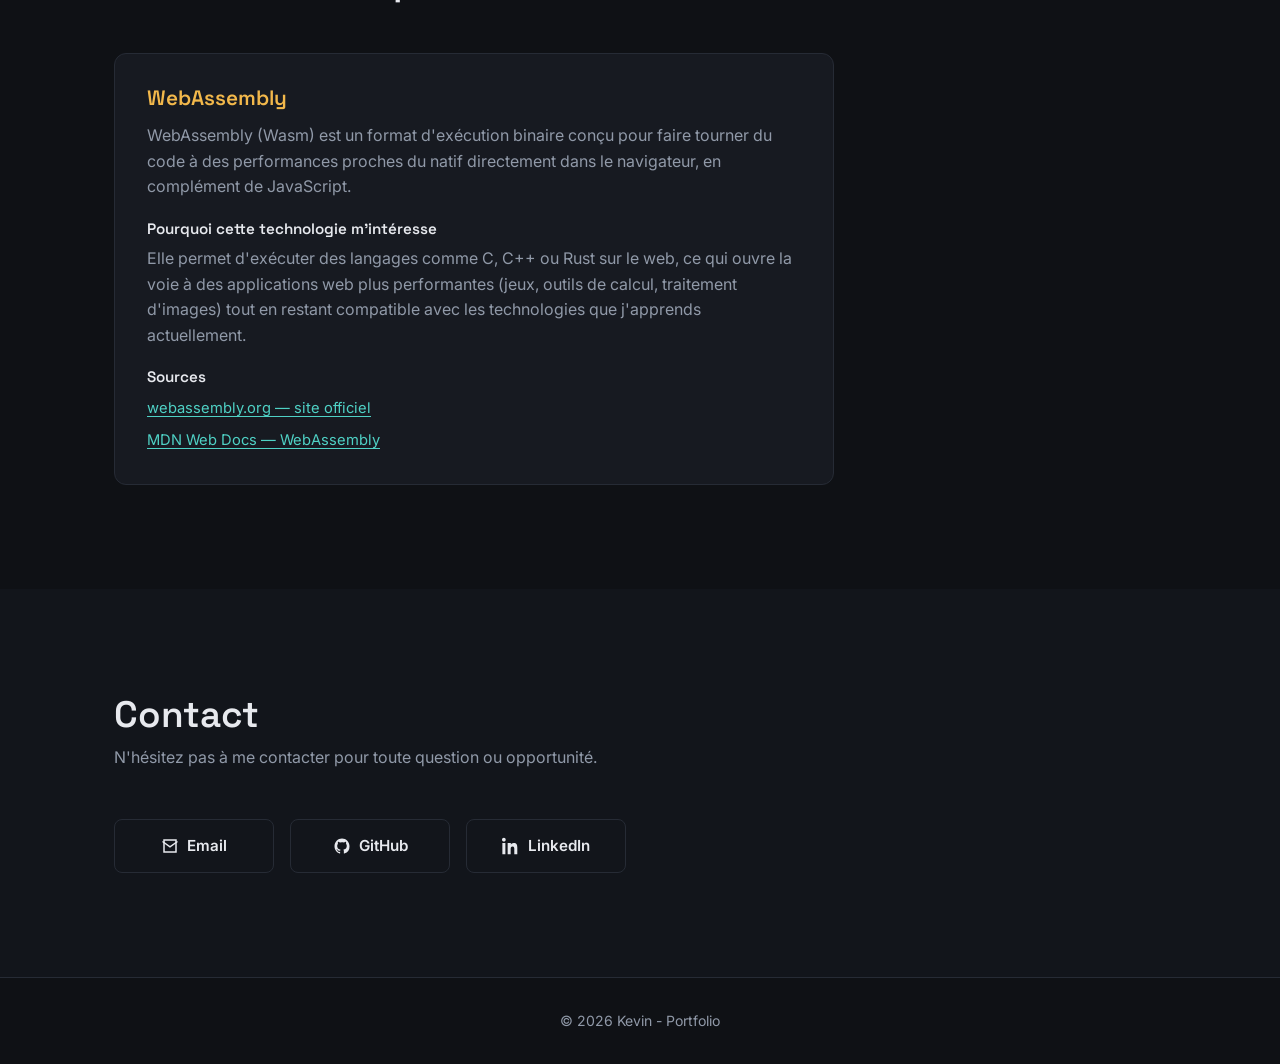
==== commit c4002501: "modif" ====
--- a/index.html
+++ b/index.html
@@ -48,7 +48,7 @@
       <div class="hero-inner container">
         <div class="hero-text">
           <p class="hero-kicker">Portfolio de développement</p>
-          <h1>Salut, je suis Kevin</h1>
+          <h1>Bonjour, bienvenue sur mon portfolio !</h1>
           <p class="hero-role">Étudiant en BTS SIO – Développement</p>
           <p class="hero-tagline">
             Je m'intéresse au développement informatique et aux nouvelles technologies,
@@ -57,24 +57,6 @@
           <div class="hero-actions">
             <a href="#projets" class="btn btn-primary">Découvrir mes projets</a>
             <a href="#contact" class="btn btn-outline">Me contacter</a>
-          </div>
-        </div>
-
-        <div class="hero-visual" aria-hidden="true">
-          <div class="terminal">
-            <div class="terminal-bar">
-              <span class="terminal-dot dot-red"></span>
-              <span class="terminal-dot dot-yellow"></span>
-              <span class="terminal-dot dot-green"></span>
-              <span class="terminal-title">profil.js</span>
-            </div>
-            <pre class="terminal-body"><code><span class="tok-key">const</span> <span class="tok-var">kevin</span> = {
-  role: <span class="tok-str">"Étudiant BTS SIO"</span>,
-  option: <span class="tok-str">"Développement"</span>,
-  année: <span class="tok-str">"2ᵉ année"</span>,
-  intérêts: [<span class="tok-str">"dev web"</span>, <span class="tok-str">"nouvelles technos"</span>],
-  disponible: <span class="tok-bool">true</span>,
-};<span class="cursor"></span></code></pre>
           </div>
         </div>
       </div>
@@ -180,42 +162,20 @@
         <div class="projects-grid">
 
           <article class="project-card">
-            <span class="project-tag">Exemple</span>
-            <h3>Gestionnaire de tâches</h3>
-            <p>Application web permettant de créer, organiser et suivre des tâches par catégorie.</p>
+            <h3>Modifications de sites Web sous WordPress</h3>
+            <p>Durant mon stage, j'ai participé à la modification et à l'amélioration de plusieurs sites Web utilisant WordPress.
+              J'ai notamment effectué des changements de contenu et de mise en page selon les besoins.</p>
             <ul class="tech-list">
-              <li>HTML</li><li>CSS</li><li>JavaScript</li>
+              <li>HTML</li><li>CSS</li>
             </ul>
-            <div class="project-actions">
-              <a href="#" class="btn btn-small btn-primary">Voir le projet</a>
-              <a href="#" class="btn btn-small btn-outline">GitHub</a>
-            </div>
           </article>
 
           <article class="project-card">
-            <span class="project-tag">Exemple</span>
-            <h3>API de gestion de contacts</h3>
-            <p>Petite API permettant de stocker et consulter des contacts dans une base de données.</p>
+            <h3>Application de gestion d'un espace de coworking</h3>
+            <p>Dans le cadre de mon BTS SIO, j'ai réalisé en binôme une application Python destinée à la gestion des réservations d'un espace de coworking.</p>
             <ul class="tech-list">
-              <li>Python</li><li>SQL</li>
+              <li>Python</li>
             </ul>
-            <div class="project-actions">
-              <a href="#" class="btn btn-small btn-primary">Voir le projet</a>
-              <a href="#" class="btn btn-small btn-outline">GitHub</a>
-            </div>
-          </article>
-
-          <article class="project-card">
-            <span class="project-tag">Exemple</span>
-            <h3>Site vitrine responsive</h3>
-            <p>Site vitrine one-page, entièrement responsive, sans framework front-end.</p>
-            <ul class="tech-list">
-              <li>HTML</li><li>CSS</li><li>Git</li>
-            </ul>
-            <div class="project-actions">
-              <a href="#" class="btn btn-small btn-primary">Voir le projet</a>
-              <a href="#" class="btn btn-small btn-outline">GitHub</a>
-            </div>
           </article>
 
         </div>
@@ -304,7 +264,7 @@
           </a>
 
           <!-- Optionnel : remplacer "#" par le vrai lien LinkedIn -->
-          <a href="https://www.linkedin.com/in/kevin-boucard-138052388/" class="btn btn-outline btn-contact" aria-label="Lien LinkedIn à compléter">
+          <a href="https://www.linkedin.com/in/kevin-boucard-138052388/" class="btn btn-outline btn-contact">
             <svg class="btn-icon" viewBox="0 0 24 24" fill="currentColor" aria-hidden="true">
               <path d="M4.98 3.5C4.98 4.88 3.9 6 2.5 6S0 4.88 0 3.5 1.1 1 2.5 1s2.48 1.12 2.48 2.5ZM.5 8h4V23h-4V8Zm7.5 0h3.8v2.05h.05c.53-1 1.83-2.05 3.77-2.05 4.03 0 4.78 2.65 4.78 6.1V23h-4v-6.8c0-1.62-.03-3.7-2.26-3.7-2.26 0-2.6 1.76-2.6 3.58V23h-4V8Z"/>
             </svg>
--- a/style.css
+++ b/style.css
@@ -249,13 +249,17 @@
    ========================================================= */
 .hero {
   padding: 6rem 0 5rem;
+  display: flex;
+  justify-content: center;
+  align-items: center;
+  text-align: center;
 }
 
 .hero-inner {
   display: grid;
-  grid-template-columns: 1.1fr 0.9fr;
-  gap: 3rem;
-  align-items: center;
+  grid-template-columns: 1fr;
+  justify-items: center;
+  width: 100%;
 }
 
 .hero-kicker {
@@ -282,8 +286,15 @@
   margin-bottom: 2rem;
 }
 
+.hero-text {
+  max-width: 700px;
+  text-align: center;
+  margin: 0 auto;
+}
+
 .hero-actions {
   display: flex;
+  justify-content: center;
   flex-wrap: wrap;
   gap: 1rem;
 }
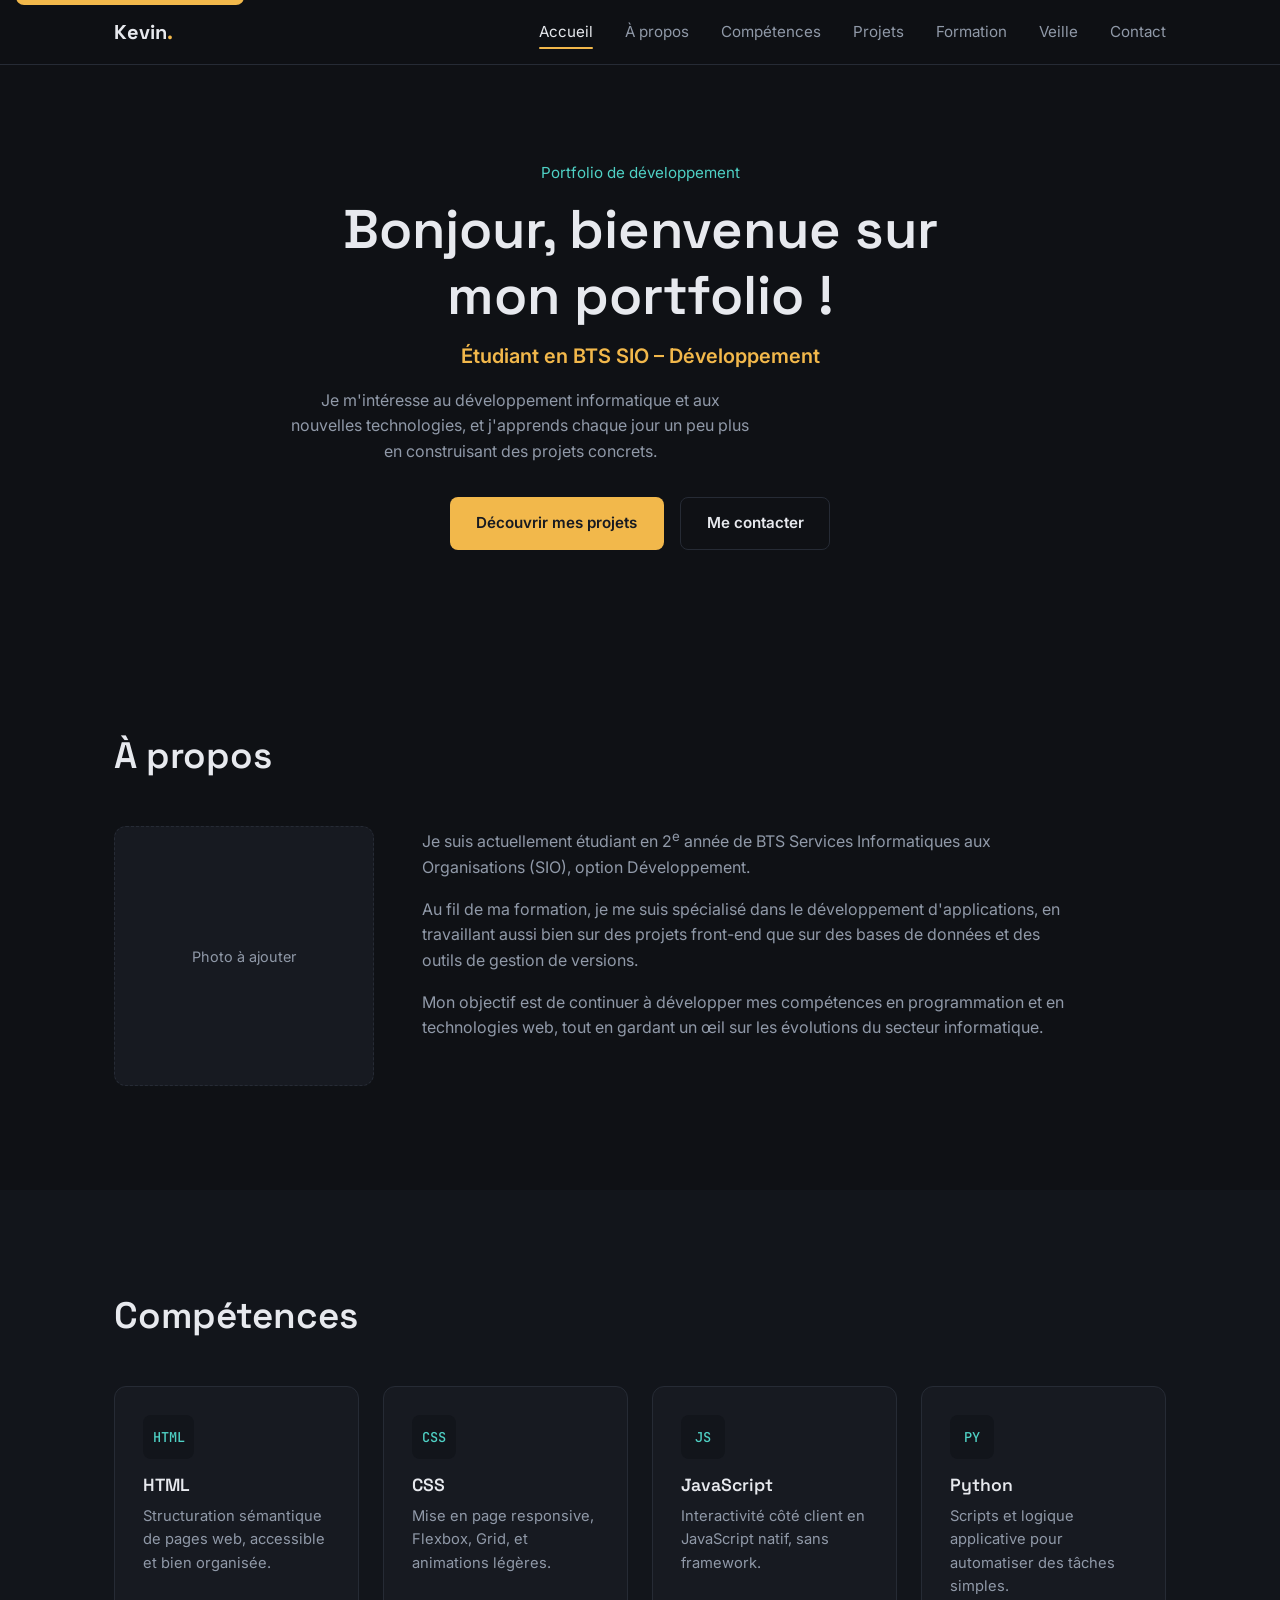
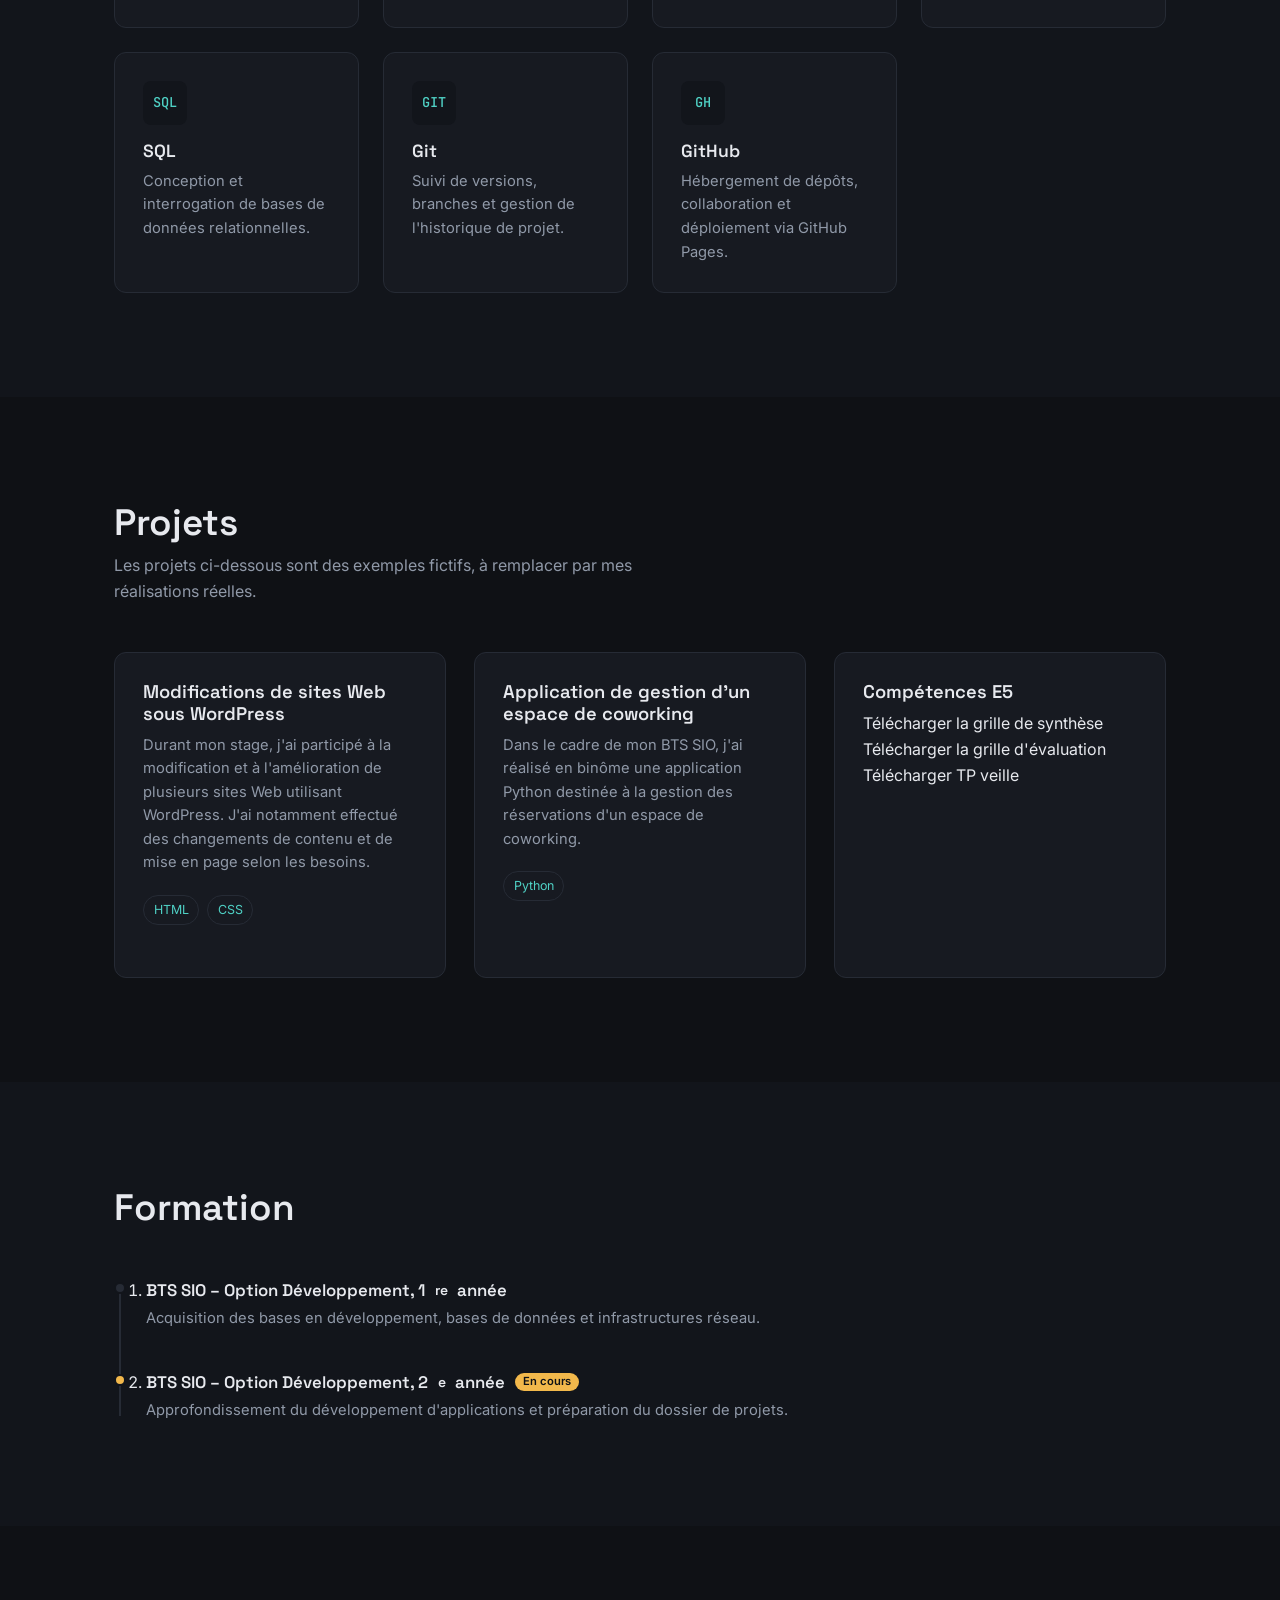
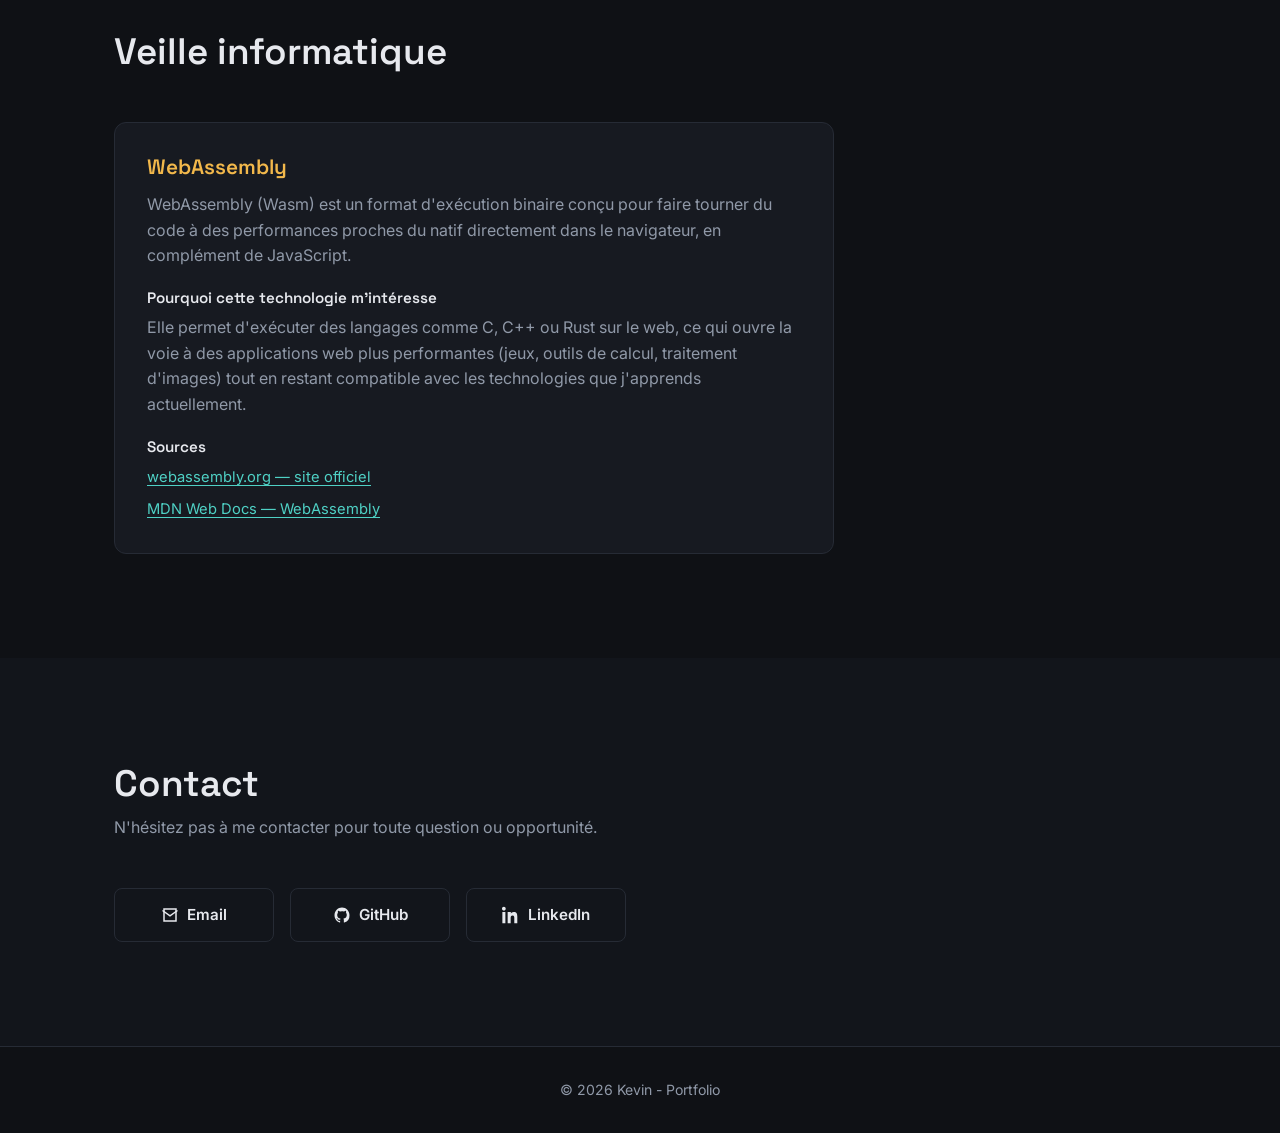
==== commit 5fe32a17: "Ajout" ====
--- a/index.html
+++ b/index.html
@@ -176,6 +176,13 @@
             <ul class="tech-list">
               <li>Python</li>
             </ul>
+          </article>
+
+          <article class="project-card">
+            <h3>Compétences E5</h3>
+            <a href="Fichier/grille_synthese.pdf" target="_blank" rel="noopener noreferrer">Télécharger la grille de synthèse</a>
+            <a href="Fichier/BTS_SIO_Epreuve_E5.pdf" target="_blank" rel="noopener noreferrer">Télécharger la grille d'évaluation</a>
+            <a href="Fichier/veille.pdf" target="_blank" rel="noopener noreferrer">Télécharger TP veille</a>
           </article>
 
         </div>
